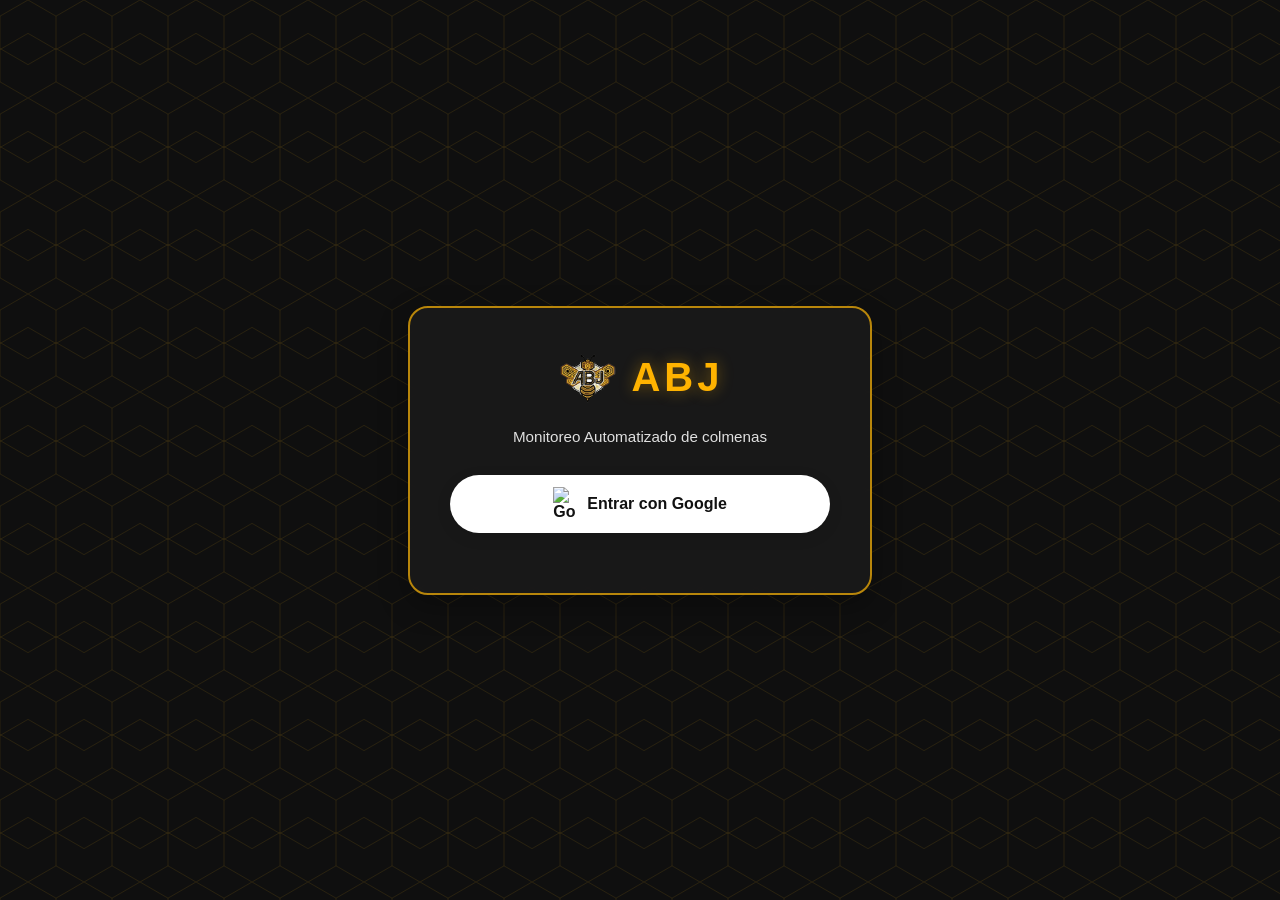
==== index.html @ 70ac79ac "Update index.html" ====
<!DOCTYPE html>
<html lang="es">
<head>
    <link rel="icon" type="image/png" href="logo.png">
    <meta charset="UTF-8">
    <meta name="viewport" content="width=device-width, initial-scale=1.0">
    <title>Login - Colmena Inteligente</title>
    <script>
        if (localStorage.getItem('theme') === 'light') {
            document.documentElement.classList.add('light-mode');
        }
    </script>
    <style>
        :root {
            --bg-color: #0f0f0f;
            --amarillo-miel: #ffb300;
            --cafe-dorado: #b8860b;
            --card-bg: rgba(26, 26, 26, 0.9);
            --text-color: #e0e0e0;
        }

        :root.light-mode {
            --bg-color: #f5f5f5;
            --amarillo-miel: #d68900;
            --cafe-dorado: #a87b00;
            --card-bg: rgba(255, 255, 255, 0.95);
            --text-color: #222222;
        }

        body { 
            font-family: 'Segoe UI', Roboto, sans-serif; 
            background-color: var(--bg-color); 
            background-image: url('data:image/svg+xml;utf8,<svg xmlns="http://www.w3.org/2000/svg" width="56" height="98" viewBox="0 0 56 98"><path d="M28 0 L56 16.16 L56 48.49 L28 64.65 L0 48.49 L0 16.16 Z M28 98 L56 81.84 L56 49.51 L28 33.35 L0 49.51 L0 81.84 Z" fill="none" stroke="rgba(184, 134, 11, 0.15)" stroke-width="1"/></svg>');
            background-size: 56px 98px;
            display: flex; 
            justify-content: center; 
            align-items: center; 
            height: 100vh; 
            margin: 0; 
            transition: background-color 0.3s, color 0.3s;
        }

        :root.light-mode body {
            background-image: url('data:image/svg+xml;utf8,<svg xmlns="http://www.w3.org/2000/svg" width="56" height="98" viewBox="0 0 56 98"><path d="M28 0 L56 16.16 L56 48.49 L28 64.65 L0 48.49 L0 16.16 Z M28 98 L56 81.84 L56 49.51 L28 33.35 L0 49.51 L0 81.84 Z" fill="none" stroke="rgba(214, 137, 0, 0.15)" stroke-width="1"/></svg>');
        }

        .login-card { 
            background: var(--card-bg); 
            padding: 40px; 
            border-radius: 20px; 
            border: 2px solid var(--cafe-dorado);
            backdrop-filter: blur(10px);
            box-shadow: 0 10px 30px rgba(0,0,0,0.3); 
            text-align: center; 
            max-width: 380px;
            width: 100%;
            transition: background-color 0.3s, border-color 0.3s;
        }

        .header-container {
            display: flex;
            align-items: center;
            justify-content: center;
            gap: 15px;
            margin-bottom: 20px;
        }

        .logo-app {
            width: 60px;
            height: 60px;
            object-fit: contain;
        }

        h1 { 
            color: var(--amarillo-miel); 
            text-shadow: 0 0 15px rgba(255, 179, 0, 0.4);
            margin: 0;
            font-size: 2.5rem;
            font-weight: 900;
            letter-spacing: 4px;
        }

        p {
            color: var(--text-color);
            font-size: 0.95rem;
            margin-bottom: 30px;
            font-weight: 500;
        }

        .btn-google { 
            background-color: #ffffff; 
            color: #111111; 
            border: none; 
            padding: 12px 24px; 
            border-radius: 30px; 
            font-size: 16px; 
            font-weight: bold;
            cursor: pointer; 
            display: flex; 
            align-items: center; 
            justify-content: center;
            gap: 12px;
            transition: all 0.3s ease; 
            margin: 20px auto;
            width: 100%;
            box-shadow: 0 4px 15px rgba(0,0,0,0.1);
        }

        .btn-google:hover { 
            background-color: var(--amarillo-miel); 
            transform: translateY(-3px);
            box-shadow: 0 6px 20px rgba(255, 179, 0, 0.4);
        }

        .google-icon { width: 22px; }
    </style>
</head>
<body>

    <div class="login-card">
        <div class="header-container">
            <img src="logo.png" alt="Logo" class="logo-app">
            <h1>ABJ</h1>
        </div>
        <p>Monitoreo Automatizado de colmenas</p>
        
        <button id="loginBtn" class="btn-google">
            <img src="https://upload.wikimedia.org/wikipedia/commons/c/c1/Google_%22G%22_logo.svg" alt="Google" class="google-icon">
            Entrar con Google
        </button>
    </div>

    <script type="module">
        import { initializeApp } from "https://www.gstatic.com/firebasejs/10.7.1/firebase-app.js";
        import { getAuth, signInWithPopup, GoogleAuthProvider } from "https://www.gstatic.com/firebasejs/10.7.1/firebase-auth.js";

        const firebaseConfig = {
            apiKey: "AIzaSyBwKBot_swtev-g7OxwFP9Jk_q2EGsAPnA",
            authDomain: "colmenainteligente-ee7a8.firebaseapp.com",
            databaseURL: "https://colmenainteligente-ee7a8-default-rtdb.firebaseio.com",
            projectId: "colmenainteligente-ee7a8",
            storageBucket: "colmenainteligente-ee7a8.firebasestorage.app",
            messagingSenderId: "454952379571",
            appId: "1:454952379571:web:4555ea465685074614bcc6"
        };

        const app = initializeApp(firebaseConfig);
        const auth = getAuth(app);
        const provider = new GoogleAuthProvider();

        document.getElementById('loginBtn').addEventListener('click', () => {
            signInWithPopup(auth, provider)
                .then(() => {
                    window.location.href = "menu.html";
                }).catch((error) => {
                    console.error("Error en login:", error.message);
                });
        });
    </script>
</body>
</html>
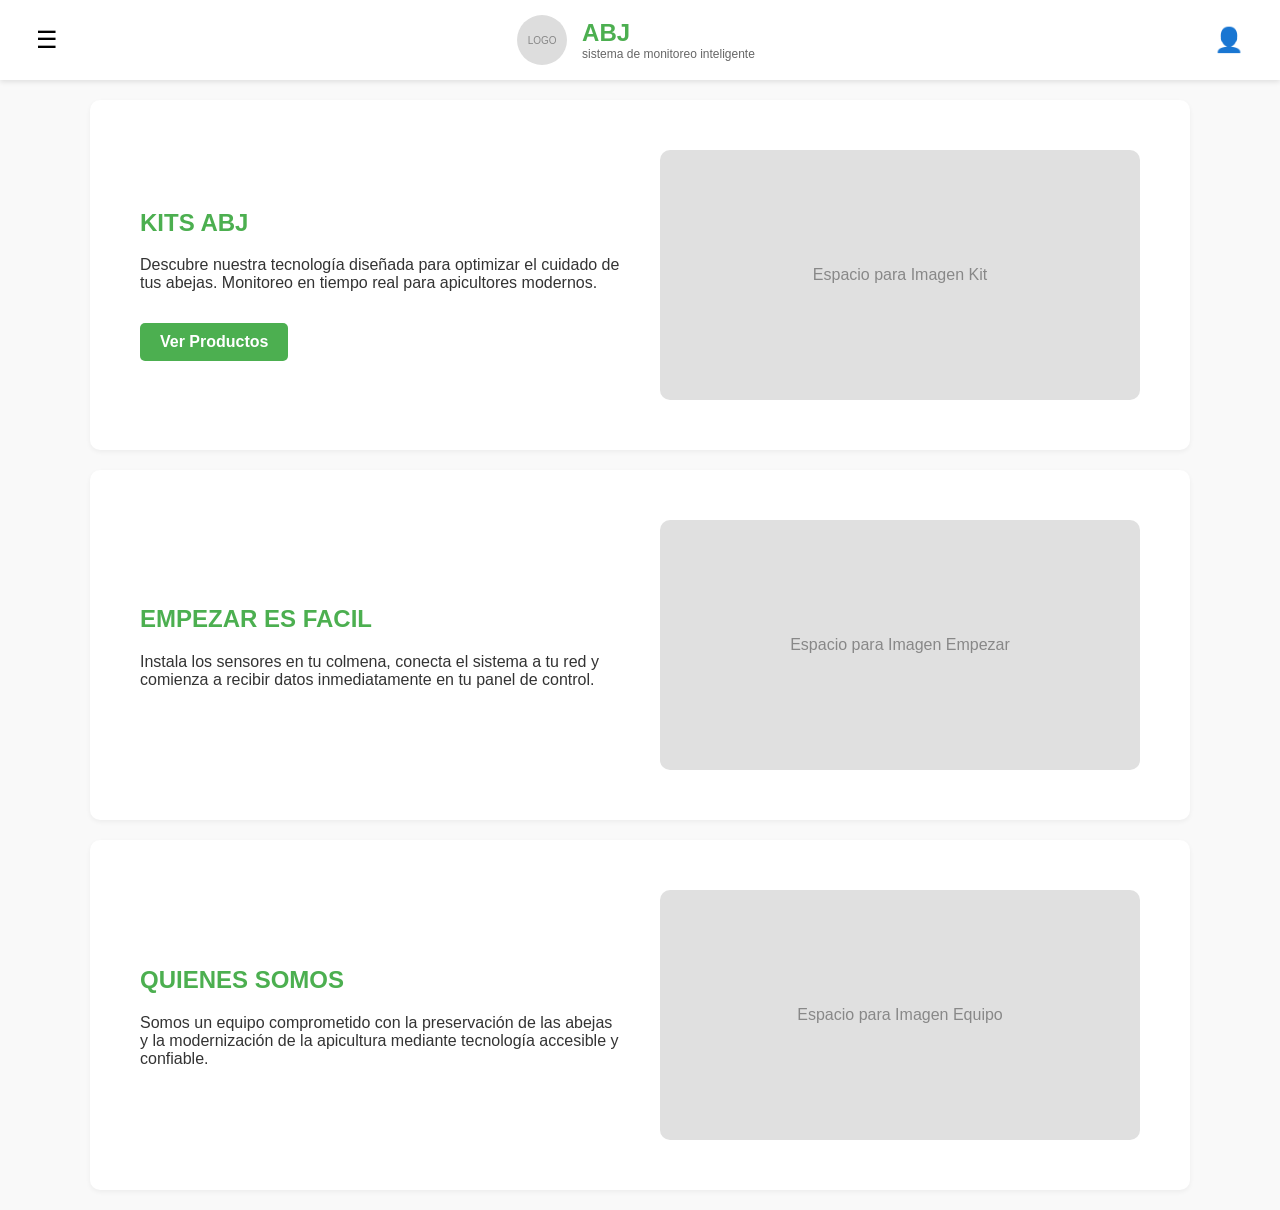
==== commit e246c323: "Update index.html" ====
--- a/index.html
+++ b/index.html
@@ -1,161 +1,99 @@
 <!DOCTYPE html>
 <html lang="es">
 <head>
-    <link rel="icon" type="image/png" href="logo.png">
     <meta charset="UTF-8">
     <meta name="viewport" content="width=device-width, initial-scale=1.0">
-    <title>Login - Colmena Inteligente</title>
-    <script>
-        if (localStorage.getItem('theme') === 'light') {
-            document.documentElement.classList.add('light-mode');
-        }
-    </script>
+    <title>ABJ - Inicio</title>
     <style>
-        :root {
-            --bg-color: #0f0f0f;
-            --amarillo-miel: #ffb300;
-            --cafe-dorado: #b8860b;
-            --card-bg: rgba(26, 26, 26, 0.9);
-            --text-color: #e0e0e0;
-        }
+        body { font-family: sans-serif; margin: 0; padding: 0; background-color: #f9f9f9; color: #333; }
+        
+        /* Navbar */
+        .navbar { display: flex; justify-content: space-between; align-items: center; background: #fff; padding: 15px 30px; box-shadow: 0 2px 5px rgba(0,0,0,0.1); position: relative; }
+        .nav-btn { background: none; border: none; font-size: 24px; cursor: pointer; }
+        
+        /* Logo Central */
+        .centro-header { display: flex; align-items: center; gap: 15px; text-align: left; }
+        .logo-placeholder { width: 50px; height: 50px; background: #ddd; border-radius: 50%; display: flex; justify-content: center; align-items: center; font-size: 10px; color: #888; }
+        .marca h1 { margin: 0; font-size: 24px; color: #4CAF50; }
+        .marca p { margin: 0; font-size: 12px; color: #666; }
 
-        :root.light-mode {
-            --bg-color: #f5f5f5;
-            --amarillo-miel: #d68900;
-            --cafe-dorado: #a87b00;
-            --card-bg: rgba(255, 255, 255, 0.95);
-            --text-color: #222222;
-        }
+        /* Menús Desplegables */
+        .dropdown { display: none; position: absolute; top: 70px; background: white; box-shadow: 0 4px 8px rgba(0,0,0,0.1); border-radius: 5px; flex-direction: column; width: 180px; z-index: 100; }
+        .dropdown a { padding: 12px 20px; text-decoration: none; color: #333; border-bottom: 1px solid #eee; }
+        .dropdown a:hover { background: #f0f0f0; }
+        #menu-izq { left: 30px; }
+        #menu-der { right: 30px; }
 
-        body { 
-            font-family: 'Segoe UI', Roboto, sans-serif; 
-            background-color: var(--bg-color); 
-            background-image: url('data:image/svg+xml;utf8,<svg xmlns="http://www.w3.org/2000/svg" width="56" height="98" viewBox="0 0 56 98"><path d="M28 0 L56 16.16 L56 48.49 L28 64.65 L0 48.49 L0 16.16 Z M28 98 L56 81.84 L56 49.51 L28 33.35 L0 49.51 L0 81.84 Z" fill="none" stroke="rgba(184, 134, 11, 0.15)" stroke-width="1"/></svg>');
-            background-size: 56px 98px;
-            display: flex; 
-            justify-content: center; 
-            align-items: center; 
-            height: 100vh; 
-            margin: 0; 
-            transition: background-color 0.3s, color 0.3s;
-        }
-
-        :root.light-mode body {
-            background-image: url('data:image/svg+xml;utf8,<svg xmlns="http://www.w3.org/2000/svg" width="56" height="98" viewBox="0 0 56 98"><path d="M28 0 L56 16.16 L56 48.49 L28 64.65 L0 48.49 L0 16.16 Z M28 98 L56 81.84 L56 49.51 L28 33.35 L0 49.51 L0 81.84 Z" fill="none" stroke="rgba(214, 137, 0, 0.15)" stroke-width="1"/></svg>');
-        }
-
-        .login-card { 
-            background: var(--card-bg); 
-            padding: 40px; 
-            border-radius: 20px; 
-            border: 2px solid var(--cafe-dorado);
-            backdrop-filter: blur(10px);
-            box-shadow: 0 10px 30px rgba(0,0,0,0.3); 
-            text-align: center; 
-            max-width: 380px;
-            width: 100%;
-            transition: background-color 0.3s, border-color 0.3s;
-        }
-
-        .header-container {
-            display: flex;
-            align-items: center;
-            justify-content: center;
-            gap: 15px;
-            margin-bottom: 20px;
-        }
-
-        .logo-app {
-            width: 60px;
-            height: 60px;
-            object-fit: contain;
-        }
-
-        h1 { 
-            color: var(--amarillo-miel); 
-            text-shadow: 0 0 15px rgba(255, 179, 0, 0.4);
-            margin: 0;
-            font-size: 2.5rem;
-            font-weight: 900;
-            letter-spacing: 4px;
-        }
-
-        p {
-            color: var(--text-color);
-            font-size: 0.95rem;
-            margin-bottom: 30px;
-            font-weight: 500;
-        }
-
-        .btn-google { 
-            background-color: #ffffff; 
-            color: #111111; 
-            border: none; 
-            padding: 12px 24px; 
-            border-radius: 30px; 
-            font-size: 16px; 
-            font-weight: bold;
-            cursor: pointer; 
-            display: flex; 
-            align-items: center; 
-            justify-content: center;
-            gap: 12px;
-            transition: all 0.3s ease; 
-            margin: 20px auto;
-            width: 100%;
-            box-shadow: 0 4px 15px rgba(0,0,0,0.1);
-        }
-
-        .btn-google:hover { 
-            background-color: var(--amarillo-miel); 
-            transform: translateY(-3px);
-            box-shadow: 0 6px 20px rgba(255, 179, 0, 0.4);
-        }
-
-        .google-icon { width: 22px; }
+        /* Secciones */
+        .seccion { display: flex; justify-content: space-between; align-items: center; padding: 50px; max-width: 1000px; margin: 20px auto; background: white; border-radius: 10px; box-shadow: 0 2px 5px rgba(0,0,0,0.05); gap: 40px; }
+        .texto-seccion { flex: 1; }
+        .texto-seccion h2 { color: #4CAF50; }
+        .imagen-placeholder { flex: 1; height: 250px; background: #e0e0e0; display: flex; justify-content: center; align-items: center; color: #888; border-radius: 10px; }
+        .btn-accion { display: inline-block; margin-top: 15px; padding: 10px 20px; background: #4CAF50; color: white; text-decoration: none; border-radius: 5px; font-weight: bold; }
     </style>
 </head>
 <body>
 
-    <div class="login-card">
-        <div class="header-container">
-            <img src="logo.png" alt="Logo" class="logo-app">
-            <h1>ABJ</h1>
+    <!-- Encabezado -->
+    <header class="navbar">
+        <button class="nav-btn" onclick="toggleMenu('menu-izq')">☰</button>
+        <div id="menu-izq" class="dropdown">
+            <a href="index.html">Inicio</a>
+            <a href="productos.html">Productos</a>
+            <a href="#">Ayuda</a>
         </div>
-        <p>Monitoreo Automatizado de colmenas</p>
-        
-        <button id="loginBtn" class="btn-google">
-            <img src="https://upload.wikimedia.org/wikipedia/commons/c/c1/Google_%22G%22_logo.svg" alt="Google" class="google-icon">
-            Entrar con Google
-        </button>
-    </div>
 
-    <script type="module">
-        import { initializeApp } from "https://www.gstatic.com/firebasejs/10.7.1/firebase-app.js";
-        import { getAuth, signInWithPopup, GoogleAuthProvider } from "https://www.gstatic.com/firebasejs/10.7.1/firebase-auth.js";
+        <div class="centro-header">
+            <div class="logo-placeholder">LOGO</div>
+            <div class="marca">
+                <h1>ABJ</h1>
+                <p>sistema de monitoreo inteligente</p>
+            </div>
+        </div>
 
-        const firebaseConfig = {
-            apiKey: "AIzaSyBwKBot_swtev-g7OxwFP9Jk_q2EGsAPnA",
-            authDomain: "colmenainteligente-ee7a8.firebaseapp.com",
-            databaseURL: "https://colmenainteligente-ee7a8-default-rtdb.firebaseio.com",
-            projectId: "colmenainteligente-ee7a8",
-            storageBucket: "colmenainteligente-ee7a8.firebasestorage.app",
-            messagingSenderId: "454952379571",
-            appId: "1:454952379571:web:4555ea465685074614bcc6"
-        };
+        <button class="nav-btn" onclick="toggleMenu('menu-der')">👤</button>
+        <div id="menu-der" class="dropdown">
+            <a href="login.html">Iniciar Sesión</a>
+            <a href="login.html">Crear Cuenta</a>
+            <a href="dashboard_colmena.html">Ejemplo (Colmena 1)</a>
+        </div>
+    </header>
 
-        const app = initializeApp(firebaseConfig);
-        const auth = getAuth(app);
-        const provider = new GoogleAuthProvider();
+    <!-- Sección 1: KITS -->
+    <section class="seccion">
+        <div class="texto-seccion">
+            <h2>KITS ABJ</h2>
+            <p>Descubre nuestra tecnología diseñada para optimizar el cuidado de tus abejas. Monitoreo en tiempo real para apicultores modernos.</p>
+            <a href="productos.html" class="btn-accion">Ver Productos</a>
+        </div>
+        <div class="imagen-placeholder">Espacio para Imagen Kit</div>
+    </section>
 
-        document.getElementById('loginBtn').addEventListener('click', () => {
-            signInWithPopup(auth, provider)
-                .then(() => {
-                    window.location.href = "menu.html";
-                }).catch((error) => {
-                    console.error("Error en login:", error.message);
-                });
-        });
+    <!-- Sección 2: Empezar -->
+    <section class="seccion">
+        <div class="texto-seccion">
+            <h2>EMPEZAR ES FACIL</h2>
+            <p>Instala los sensores en tu colmena, conecta el sistema a tu red y comienza a recibir datos inmediatamente en tu panel de control.</p>
+        </div>
+        <div class="imagen-placeholder">Espacio para Imagen Empezar</div>
+    </section>
+
+    <!-- Sección 3: Quienes Somos -->
+    <section class="seccion">
+        <div class="texto-seccion">
+            <h2>QUIENES SOMOS</h2>
+            <p>Somos un equipo comprometido con la preservación de las abejas y la modernización de la apicultura mediante tecnología accesible y confiable.</p>
+        </div>
+        <div class="imagen-placeholder">Espacio para Imagen Equipo</div>
+    </section>
+
+    <script>
+        function toggleMenu(id) {
+            document.getElementById('menu-izq').style.display = 'none';
+            document.getElementById('menu-der').style.display = 'none';
+            const menu = document.getElementById(id);
+            menu.style.display = menu.style.display === 'flex' ? 'none' : 'flex';
+        }
     </script>
 </body>
 </html>
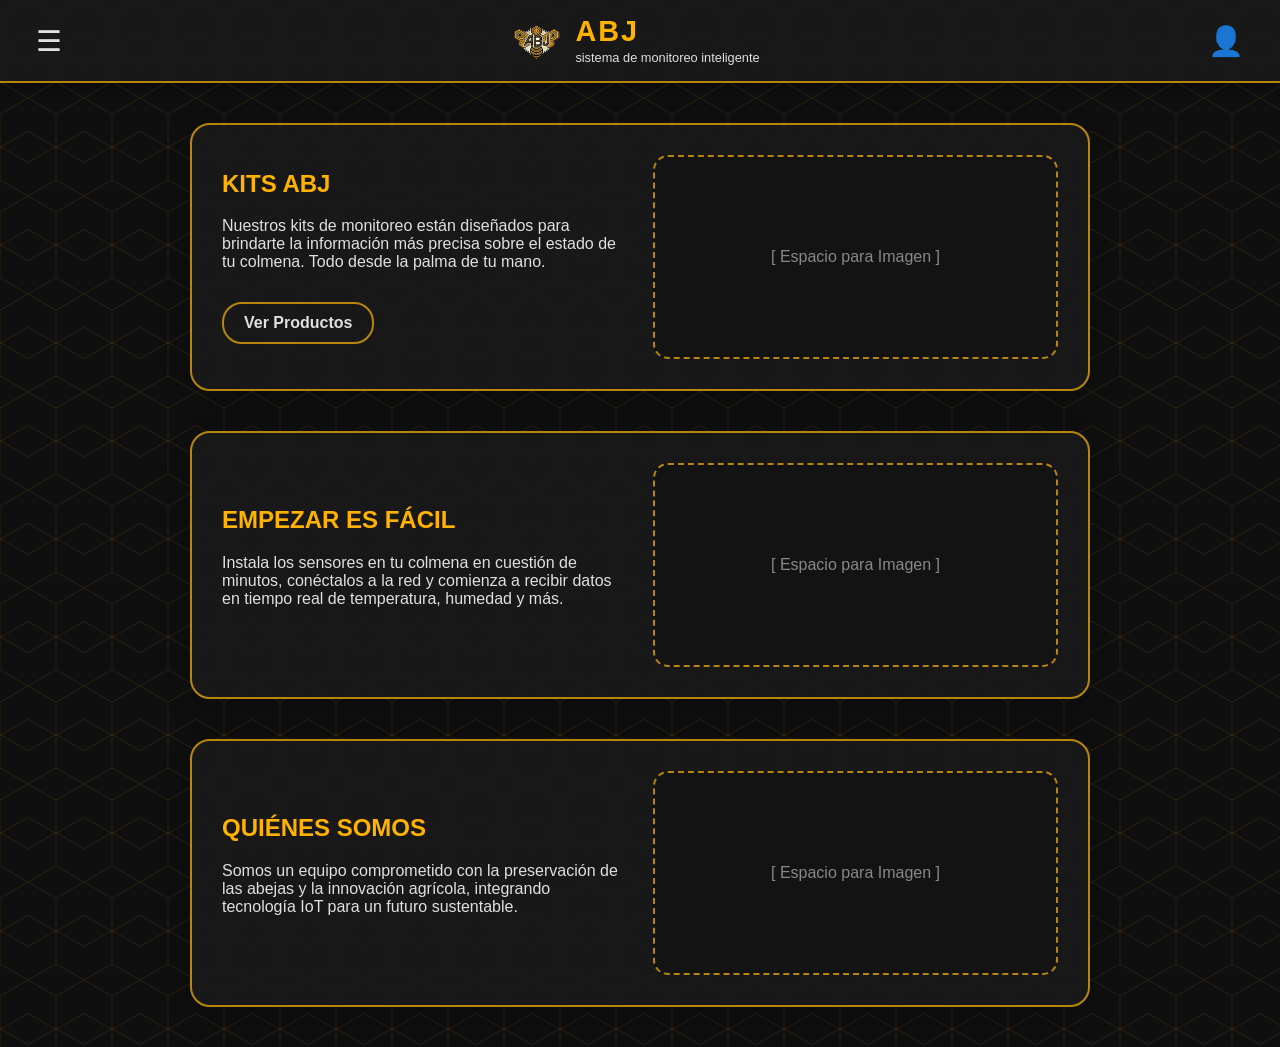
==== commit 62ea3817: "Update index.html" ====
--- a/index.html
+++ b/index.html
@@ -1,99 +1,164 @@
 <!DOCTYPE html>
 <html lang="es">
 <head>
+    <link rel="icon" type="image/png" href="logo.png">
     <meta charset="UTF-8">
     <meta name="viewport" content="width=device-width, initial-scale=1.0">
-    <title>ABJ - Inicio</title>
+    <title>Inicio - Colmena Inteligente</title>
+    <script>
+        if (localStorage.getItem('theme') === 'light') { document.documentElement.classList.add('light-mode'); }
+    </script>
     <style>
-        body { font-family: sans-serif; margin: 0; padding: 0; background-color: #f9f9f9; color: #333; }
-        
+        :root {
+            --bg-color: #0f0f0f; --amarillo-miel: #ffb300; --cafe-dorado: #b8860b;
+            --card-bg: rgba(26, 26, 26, 0.9); --text-color: #e0e0e0;
+        }
+        :root.light-mode {
+            --bg-color: #f5f5f5; --amarillo-miel: #d68900; --cafe-dorado: #a87b00;
+            --card-bg: rgba(255, 255, 255, 0.95); --text-color: #222222;
+        }
+
+        body { 
+            font-family: 'Segoe UI', Roboto, sans-serif; background-color: var(--bg-color); 
+            background-image: url('data:image/svg+xml;utf8,<svg xmlns="http://www.w3.org/2000/svg" width="56" height="98" viewBox="0 0 56 98"><path d="M28 0 L56 16.16 L56 48.49 L28 64.65 L0 48.49 L0 16.16 Z M28 98 L56 81.84 L56 49.51 L28 33.35 L0 49.51 L0 81.84 Z" fill="none" stroke="rgba(184, 134, 11, 0.15)" stroke-width="1"/></svg>');
+            color: var(--text-color); margin: 0; transition: background-color 0.3s, color 0.3s;
+        }
+
         /* Navbar */
-        .navbar { display: flex; justify-content: space-between; align-items: center; background: #fff; padding: 15px 30px; box-shadow: 0 2px 5px rgba(0,0,0,0.1); position: relative; }
-        .nav-btn { background: none; border: none; font-size: 24px; cursor: pointer; }
-        
-        /* Logo Central */
-        .centro-header { display: flex; align-items: center; gap: 15px; text-align: left; }
-        .logo-placeholder { width: 50px; height: 50px; background: #ddd; border-radius: 50%; display: flex; justify-content: center; align-items: center; font-size: 10px; color: #888; }
-        .marca h1 { margin: 0; font-size: 24px; color: #4CAF50; }
-        .marca p { margin: 0; font-size: 12px; color: #666; }
+        .navbar {
+            display: flex; justify-content: space-between; align-items: center;
+            padding: 15px 30px; background: var(--card-bg); border-bottom: 2px solid var(--cafe-dorado);
+            position: sticky; top: 0; z-index: 1000; box-shadow: 0 4px 15px rgba(0,0,0,0.3);
+        }
+
+        .nav-left, .nav-right { position: relative; }
+
+        .icon-btn {
+            background: transparent; border: none; color: var(--text-color);
+            font-size: 1.8rem; cursor: pointer; transition: color 0.3s;
+        }
+        .icon-btn:hover { color: var(--amarillo-miel); }
+
+        .nav-center { display: flex; align-items: center; gap: 15px; text-align: left; }
+        .nav-center img { width: 50px; height: 50px; object-fit: contain; }
+        .brand-titles h1 { margin: 0; color: var(--amarillo-miel); font-size: 1.8rem; letter-spacing: 2px; }
+        .brand-titles span { font-size: 0.8rem; color: var(--text-color); }
 
         /* Menús Desplegables */
-        .dropdown { display: none; position: absolute; top: 70px; background: white; box-shadow: 0 4px 8px rgba(0,0,0,0.1); border-radius: 5px; flex-direction: column; width: 180px; z-index: 100; }
-        .dropdown a { padding: 12px 20px; text-decoration: none; color: #333; border-bottom: 1px solid #eee; }
-        .dropdown a:hover { background: #f0f0f0; }
-        #menu-izq { left: 30px; }
-        #menu-der { right: 30px; }
+        .dropdown {
+            position: absolute; top: 50px; background: var(--card-bg); border: 1px solid var(--cafe-dorado);
+            border-radius: 8px; box-shadow: 0 5px 15px rgba(0,0,0,0.5); padding: 10px 0;
+            display: none; flex-direction: column; min-width: 150px;
+        }
+        .nav-left .dropdown { left: 0; }
+        .nav-right .dropdown { right: 0; }
+        .dropdown.show { display: flex; }
+        .dropdown a {
+            color: var(--text-color); text-decoration: none; padding: 10px 20px;
+            font-weight: bold; transition: background 0.2s;
+        }
+        .dropdown a:hover { background: var(--amarillo-miel); color: #000; }
 
-        /* Secciones */
-        .seccion { display: flex; justify-content: space-between; align-items: center; padding: 50px; max-width: 1000px; margin: 20px auto; background: white; border-radius: 10px; box-shadow: 0 2px 5px rgba(0,0,0,0.05); gap: 40px; }
-        .texto-seccion { flex: 1; }
-        .texto-seccion h2 { color: #4CAF50; }
-        .imagen-placeholder { flex: 1; height: 250px; background: #e0e0e0; display: flex; justify-content: center; align-items: center; color: #888; border-radius: 10px; }
-        .btn-accion { display: inline-block; margin-top: 15px; padding: 10px 20px; background: #4CAF50; color: white; text-decoration: none; border-radius: 5px; font-weight: bold; }
+        /* Contenido */
+        .container { max-width: 900px; margin: 40px auto; padding: 0 20px; display: flex; flex-direction: column; gap: 40px; }
+        
+        .section-card {
+            display: flex; align-items: center; background: var(--card-bg);
+            border: 2px solid var(--cafe-dorado); border-radius: 20px; padding: 30px;
+            box-shadow: 0 10px 30px rgba(0,0,0,0.2); gap: 30px;
+        }
+        .section-text { flex: 1; }
+        .section-text h2 { color: var(--amarillo-miel); margin-top: 0; }
+        .section-img {
+            flex: 1; min-height: 200px; background: rgba(0,0,0,0.2);
+            border: 2px dashed var(--cafe-dorado); border-radius: 15px;
+            display: flex; align-items: center; justify-content: center; color: #888;
+        }
+
+        .btn-primary {
+            display: inline-block; background: transparent; color: var(--text-color);
+            border: 2px solid var(--cafe-dorado); padding: 10px 20px; border-radius: 20px;
+            text-decoration: none; font-weight: bold; transition: all 0.3s; margin-top: 15px;
+        }
+        .btn-primary:hover { background: var(--amarillo-miel); color: #000; border-color: var(--amarillo-miel); }
+        
+        @media (max-width: 768px) {
+            .section-card { flex-direction: column; }
+        }
     </style>
 </head>
 <body>
 
-    <!-- Encabezado -->
-    <header class="navbar">
-        <button class="nav-btn" onclick="toggleMenu('menu-izq')">☰</button>
-        <div id="menu-izq" class="dropdown">
-            <a href="index.html">Inicio</a>
-            <a href="productos.html">Productos</a>
-            <a href="#">Ayuda</a>
+    <nav class="navbar">
+        <div class="nav-left">
+            <button class="icon-btn" id="menuBtn">☰</button>
+            <div id="mainMenu" class="dropdown">
+                <a href="index.html">Inicio</a>
+                <a href="productos.html">Productos</a>
+                <a href="#ayuda">Ayuda</a>
+            </div>
+        </div>
+        <div class="nav-center">
+            <img src="logo.png" alt="Logo">
+            <div class="brand-titles">
+                <h1>ABJ</h1>
+                <span>sistema de monitoreo inteligente</span>
+            </div>
+        </div>
+        <div class="nav-right">
+            <button class="icon-btn" id="userBtn">👤</button>
+            <div id="userMenu" class="dropdown">
+                <a href="login.html">Iniciar Sesión</a>
+                <a href="registro.html">Crear Cuenta</a>
+                <a href="#" id="demoBtn">Ejemplo</a>
+            </div>
+        </div>
+    </nav>
+
+    <div class="container">
+        <div class="section-card">
+            <div class="section-text">
+                <h2>KITS ABJ</h2>
+                <p>Nuestros kits de monitoreo están diseñados para brindarte la información más precisa sobre el estado de tu colmena. Todo desde la palma de tu mano.</p>
+                <a href="productos.html" class="btn-primary">Ver Productos</a>
+            </div>
+            <div class="section-img">[ Espacio para Imagen ]</div>
         </div>
 
-        <div class="centro-header">
-            <div class="logo-placeholder">LOGO</div>
-            <div class="marca">
-                <h1>ABJ</h1>
-                <p>sistema de monitoreo inteligente</p>
+        <div class="section-card">
+            <div class="section-text">
+                <h2>EMPEZAR ES FÁCIL</h2>
+                <p>Instala los sensores en tu colmena en cuestión de minutos, conéctalos a la red y comienza a recibir datos en tiempo real de temperatura, humedad y más.</p>
             </div>
+            <div class="section-img">[ Espacio para Imagen ]</div>
         </div>
 
-        <button class="nav-btn" onclick="toggleMenu('menu-der')">👤</button>
-        <div id="menu-der" class="dropdown">
-            <a href="login.html">Iniciar Sesión</a>
-            <a href="login.html">Crear Cuenta</a>
-            <a href="dashboard_colmena.html">Ejemplo (Colmena 1)</a>
+        <div class="section-card">
+            <div class="section-text">
+                <h2>QUIÉNES SOMOS</h2>
+                <p>Somos un equipo comprometido con la preservación de las abejas y la innovación agrícola, integrando tecnología IoT para un futuro sustentable.</p>
+            </div>
+            <div class="section-img">[ Espacio para Imagen ]</div>
         </div>
-    </header>
-
-    <!-- Sección 1: KITS -->
-    <section class="seccion">
-        <div class="texto-seccion">
-            <h2>KITS ABJ</h2>
-            <p>Descubre nuestra tecnología diseñada para optimizar el cuidado de tus abejas. Monitoreo en tiempo real para apicultores modernos.</p>
-            <a href="productos.html" class="btn-accion">Ver Productos</a>
-        </div>
-        <div class="imagen-placeholder">Espacio para Imagen Kit</div>
-    </section>
-
-    <!-- Sección 2: Empezar -->
-    <section class="seccion">
-        <div class="texto-seccion">
-            <h2>EMPEZAR ES FACIL</h2>
-            <p>Instala los sensores en tu colmena, conecta el sistema a tu red y comienza a recibir datos inmediatamente en tu panel de control.</p>
-        </div>
-        <div class="imagen-placeholder">Espacio para Imagen Empezar</div>
-    </section>
-
-    <!-- Sección 3: Quienes Somos -->
-    <section class="seccion">
-        <div class="texto-seccion">
-            <h2>QUIENES SOMOS</h2>
-            <p>Somos un equipo comprometido con la preservación de las abejas y la modernización de la apicultura mediante tecnología accesible y confiable.</p>
-        </div>
-        <div class="imagen-placeholder">Espacio para Imagen Equipo</div>
-    </section>
+    </div>
 
     <script>
-        function toggleMenu(id) {
-            document.getElementById('menu-izq').style.display = 'none';
-            document.getElementById('menu-der').style.display = 'none';
-            const menu = document.getElementById(id);
-            menu.style.display = menu.style.display === 'flex' ? 'none' : 'flex';
-        }
+        // Lógica de menús
+        const menuBtn = document.getElementById('menuBtn');
+        const mainMenu = document.getElementById('mainMenu');
+        const userBtn = document.getElementById('userBtn');
+        const userMenu = document.getElementById('userMenu');
+
+        menuBtn.addEventListener('click', (e) => { e.stopPropagation(); mainMenu.classList.toggle('show'); userMenu.classList.remove('show'); });
+        userBtn.addEventListener('click', (e) => { e.stopPropagation(); userMenu.classList.toggle('show'); mainMenu.classList.remove('show'); });
+        document.addEventListener('click', () => { mainMenu.classList.remove('show'); userMenu.classList.remove('show'); });
+
+        // Lógica del modo Ejemplo
+        document.getElementById('demoBtn').addEventListener('click', (e) => {
+            e.preventDefault();
+            localStorage.setItem('demoMode', 'true');
+            window.location.href = 'menu.html';
+        });
     </script>
 </body>
 </html>
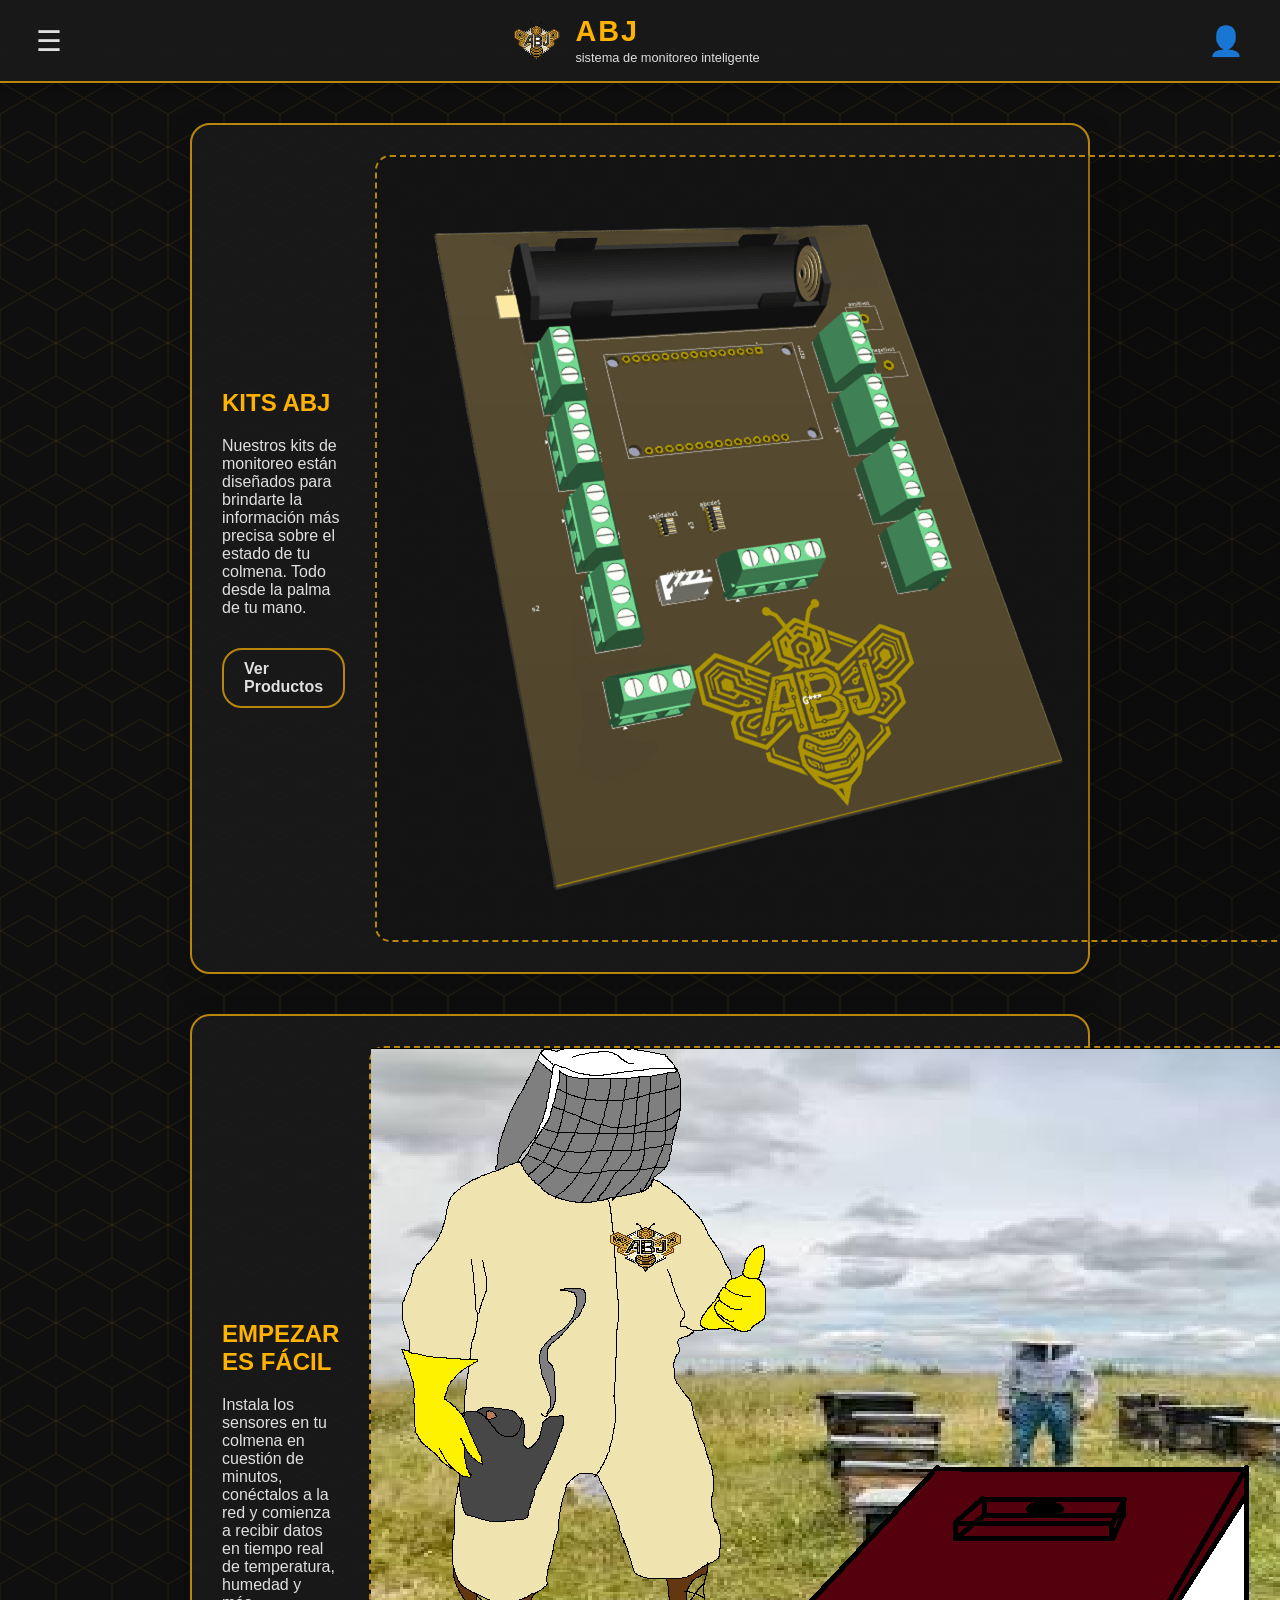
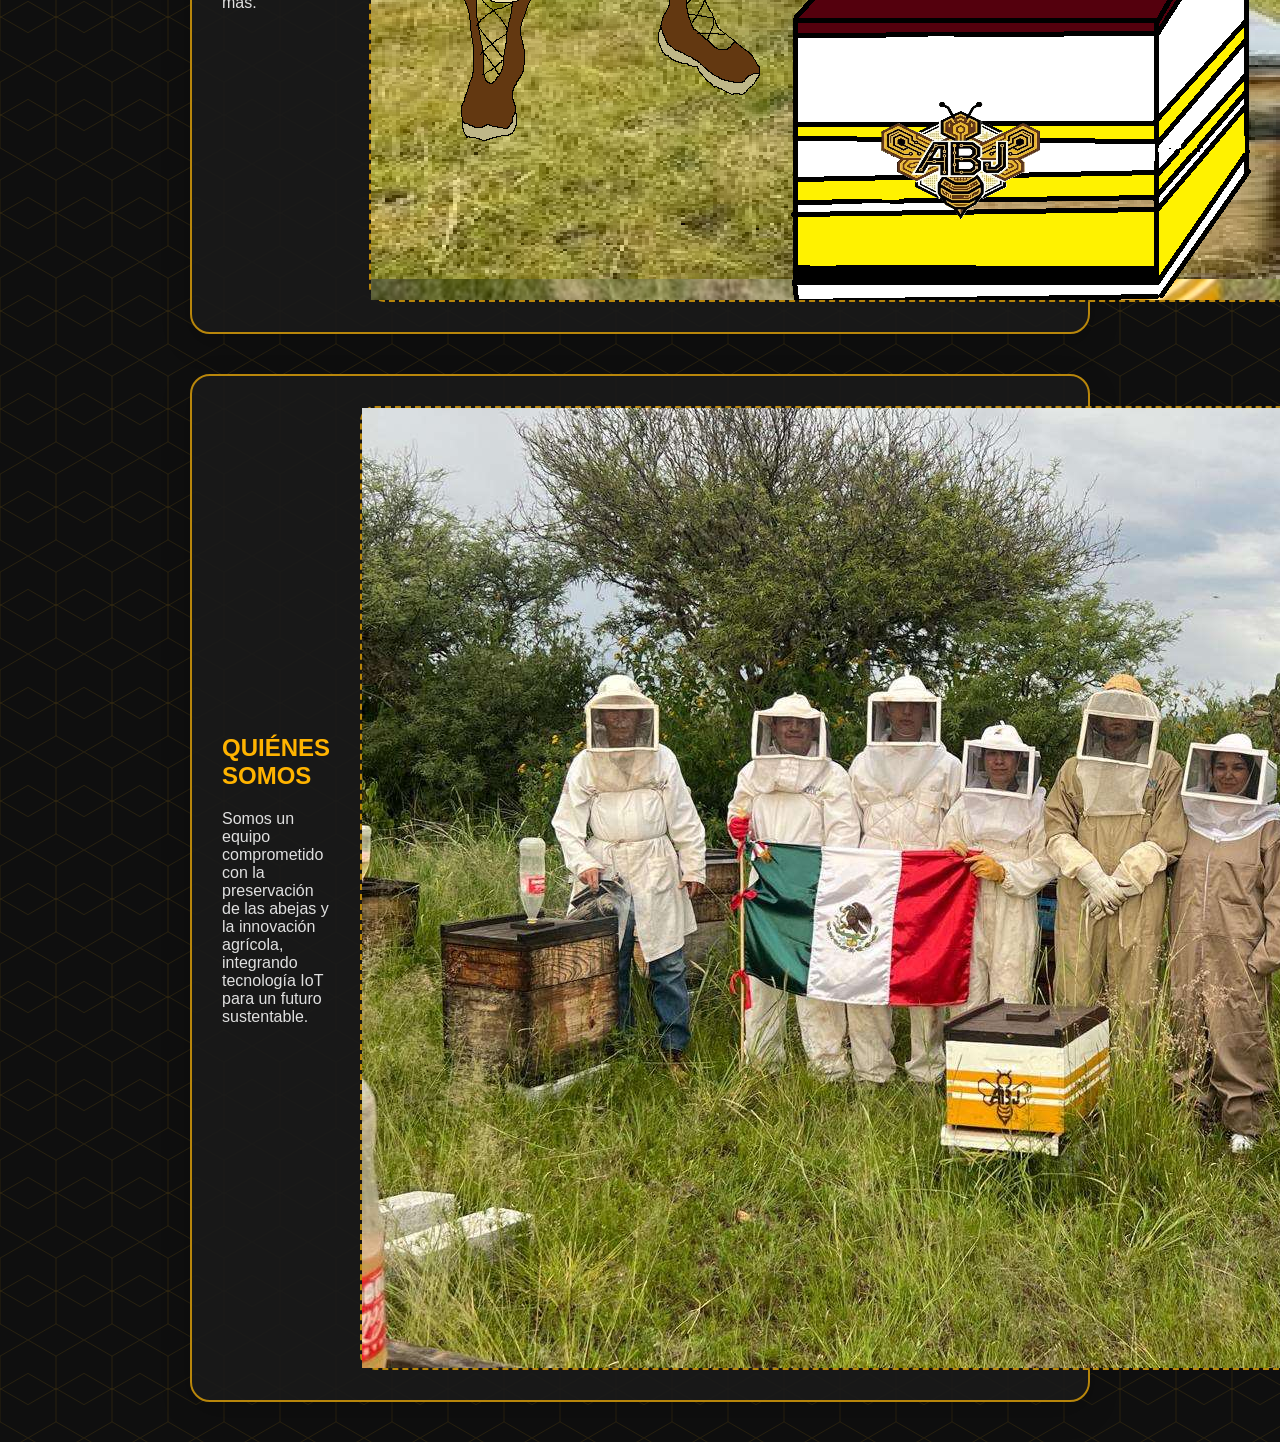
==== commit b8401eb4: "Update index.html" ====
--- a/index.html
+++ b/index.html
@@ -122,7 +122,7 @@
                 <p>Nuestros kits de monitoreo están diseñados para brindarte la información más precisa sobre el estado de tu colmena. Todo desde la palma de tu mano.</p>
                 <a href="productos.html" class="btn-primary">Ver Productos</a>
             </div>
-            <div class="section-img">[ Espacio para Imagen ]</div>
+            <div class="section-img"><img src="pcb (1).png"></div>
         </div>
 
         <div class="section-card">
@@ -130,7 +130,7 @@
                 <h2>EMPEZAR ES FÁCIL</h2>
                 <p>Instala los sensores en tu colmena en cuestión de minutos, conéctalos a la red y comienza a recibir datos en tiempo real de temperatura, humedad y más.</p>
             </div>
-            <div class="section-img">[ Espacio para Imagen ]</div>
+            <div class="section-img"><img src="curiabj.png"></div>
         </div>
 
         <div class="section-card">
@@ -138,7 +138,7 @@
                 <h2>QUIÉNES SOMOS</h2>
                 <p>Somos un equipo comprometido con la preservación de las abejas y la innovación agrícola, integrando tecnología IoT para un futuro sustentable.</p>
             </div>
-            <div class="section-img">[ Espacio para Imagen ]</div>
+            <div class="section-img"><img src="gays.jpg"></div>
         </div>
     </div>
 
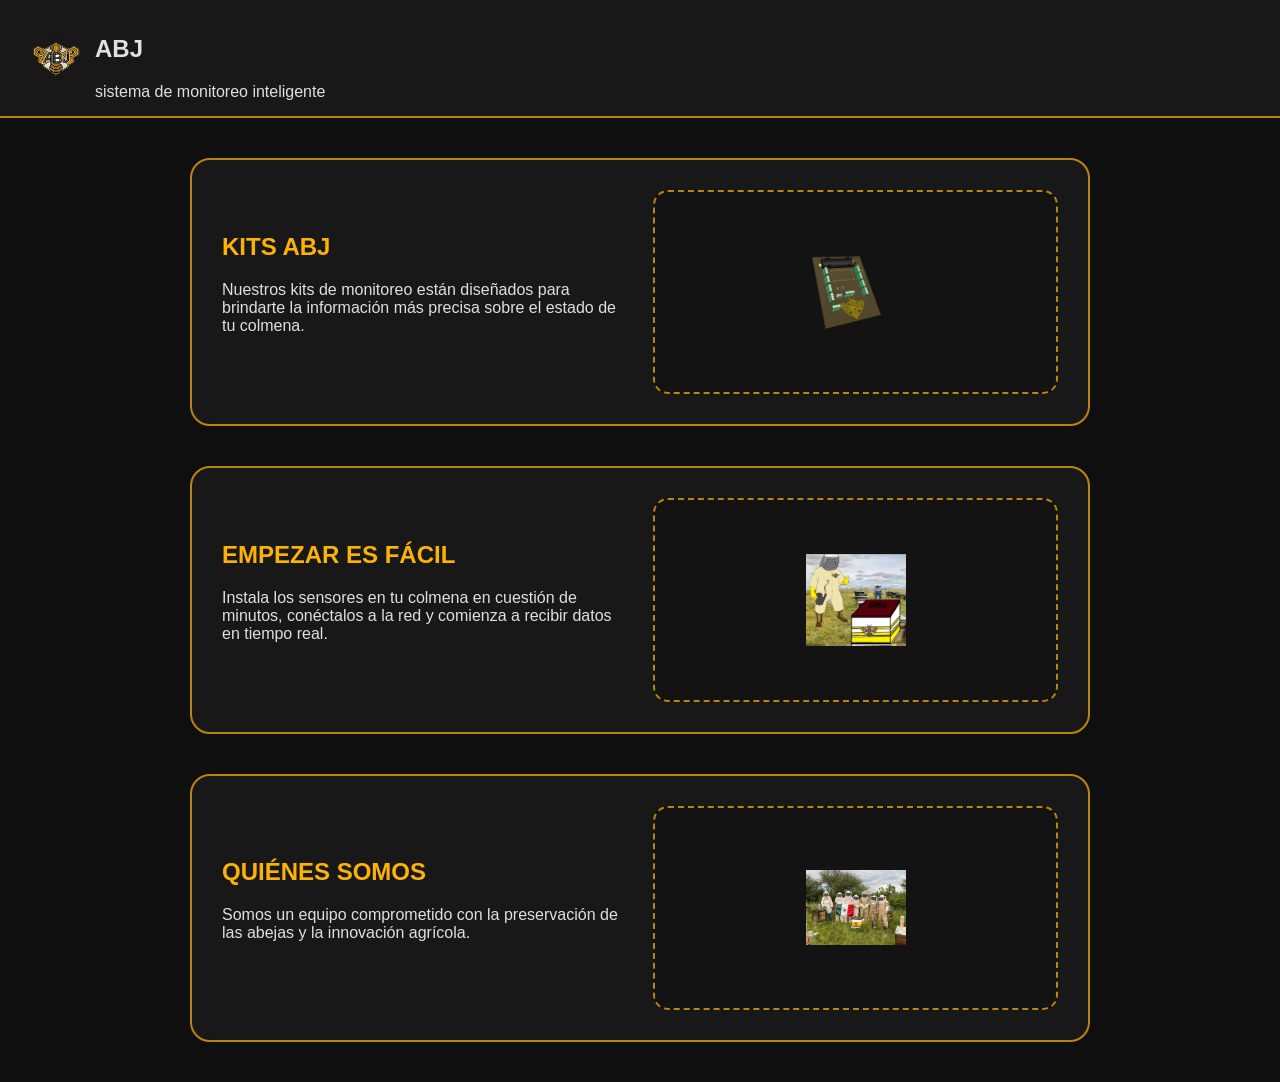
==== commit aacdc8a7: "Update index.html" ====
--- a/index.html
+++ b/index.html
@@ -5,160 +5,218 @@
     <meta charset="UTF-8">
     <meta name="viewport" content="width=device-width, initial-scale=1.0">
     <title>Inicio - Colmena Inteligente</title>
-    <script>
-        if (localStorage.getItem('theme') === 'light') { document.documentElement.classList.add('light-mode'); }
-    </script>
+
     <style>
         :root {
-            --bg-color: #0f0f0f; --amarillo-miel: #ffb300; --cafe-dorado: #b8860b;
-            --card-bg: rgba(26, 26, 26, 0.9); --text-color: #e0e0e0;
-        }
-        :root.light-mode {
-            --bg-color: #f5f5f5; --amarillo-miel: #d68900; --cafe-dorado: #a87b00;
-            --card-bg: rgba(255, 255, 255, 0.95); --text-color: #222222;
-        }
-
-        body { 
-            font-family: 'Segoe UI', Roboto, sans-serif; background-color: var(--bg-color); 
-            background-image: url('data:image/svg+xml;utf8,<svg xmlns="http://www.w3.org/2000/svg" width="56" height="98" viewBox="0 0 56 98"><path d="M28 0 L56 16.16 L56 48.49 L28 64.65 L0 48.49 L0 16.16 Z M28 98 L56 81.84 L56 49.51 L28 33.35 L0 49.51 L0 81.84 Z" fill="none" stroke="rgba(184, 134, 11, 0.15)" stroke-width="1"/></svg>');
-            color: var(--text-color); margin: 0; transition: background-color 0.3s, color 0.3s;
+            --bg-color: #0f0f0f;
+            --amarillo-miel: #ffb300;
+            --cafe-dorado: #b8860b;
+            --card-bg: rgba(26, 26, 26, 0.9);
+            --text-color: #e0e0e0;
+        }
+
+        body {
+            font-family: 'Segoe UI', Roboto, sans-serif;
+            background-color: var(--bg-color);
+            color: var(--text-color);
+            margin: 0;
         }
 
         /* Navbar */
         .navbar {
-            display: flex; justify-content: space-between; align-items: center;
-            padding: 15px 30px; background: var(--card-bg); border-bottom: 2px solid var(--cafe-dorado);
-            position: sticky; top: 0; z-index: 1000; box-shadow: 0 4px 15px rgba(0,0,0,0.3);
-        }
-
-        .nav-left, .nav-right { position: relative; }
-
-        .icon-btn {
-            background: transparent; border: none; color: var(--text-color);
-            font-size: 1.8rem; cursor: pointer; transition: color 0.3s;
-        }
-        .icon-btn:hover { color: var(--amarillo-miel); }
-
-        .nav-center { display: flex; align-items: center; gap: 15px; text-align: left; }
-        .nav-center img { width: 50px; height: 50px; object-fit: contain; }
-        .brand-titles h1 { margin: 0; color: var(--amarillo-miel); font-size: 1.8rem; letter-spacing: 2px; }
-        .brand-titles span { font-size: 0.8rem; color: var(--text-color); }
-
-        /* Menús Desplegables */
-        .dropdown {
-            position: absolute; top: 50px; background: var(--card-bg); border: 1px solid var(--cafe-dorado);
-            border-radius: 8px; box-shadow: 0 5px 15px rgba(0,0,0,0.5); padding: 10px 0;
-            display: none; flex-direction: column; min-width: 150px;
-        }
-        .nav-left .dropdown { left: 0; }
-        .nav-right .dropdown { right: 0; }
-        .dropdown.show { display: flex; }
-        .dropdown a {
-            color: var(--text-color); text-decoration: none; padding: 10px 20px;
-            font-weight: bold; transition: background 0.2s;
-        }
-        .dropdown a:hover { background: var(--amarillo-miel); color: #000; }
+            display: flex;
+            justify-content: space-between;
+            align-items: center;
+            padding: 15px 30px;
+            background: var(--card-bg);
+            border-bottom: 2px solid var(--cafe-dorado);
+        }
+
+        .nav-center {
+            display: flex;
+            align-items: center;
+            gap: 15px;
+        }
+
+        .nav-center img {
+            width: 50px;
+            height: 50px;
+            object-fit: contain;
+        }
 
         /* Contenido */
-        .container { max-width: 900px; margin: 40px auto; padding: 0 20px; display: flex; flex-direction: column; gap: 40px; }
-        
+        .container {
+            max-width: 900px;
+            margin: 40px auto;
+            padding: 0 20px;
+            display: flex;
+            flex-direction: column;
+            gap: 40px;
+        }
+
         .section-card {
-            display: flex; align-items: center; background: var(--card-bg);
-            border: 2px solid var(--cafe-dorado); border-radius: 20px; padding: 30px;
-            box-shadow: 0 10px 30px rgba(0,0,0,0.2); gap: 30px;
-        }
-        .section-text { flex: 1; }
-        .section-text h2 { color: var(--amarillo-miel); margin-top: 0; }
+            display: flex;
+            align-items: center;
+            background: var(--card-bg);
+            border: 2px solid var(--cafe-dorado);
+            border-radius: 20px;
+            padding: 30px;
+            gap: 30px;
+        }
+
+        .section-text {
+            flex: 1;
+        }
+
+        .section-text h2 {
+            color: var(--amarillo-miel);
+            margin-top: 0;
+        }
+
         .section-img {
-            flex: 1; min-height: 200px; background: rgba(0,0,0,0.2);
-            border: 2px dashed var(--cafe-dorado); border-radius: 15px;
-            display: flex; align-items: center; justify-content: center; color: #888;
-        }
-
-        .btn-primary {
-            display: inline-block; background: transparent; color: var(--text-color);
-            border: 2px solid var(--cafe-dorado); padding: 10px 20px; border-radius: 20px;
-            text-decoration: none; font-weight: bold; transition: all 0.3s; margin-top: 15px;
-        }
-        .btn-primary:hover { background: var(--amarillo-miel); color: #000; border-color: var(--amarillo-miel); }
-        
-        @media (max-width: 768px) {
-            .section-card { flex-direction: column; }
-        }
+            flex: 1;
+            min-height: 200px;
+            background: rgba(0,0,0,0.2);
+            border: 2px dashed var(--cafe-dorado);
+            border-radius: 15px;
+            display: flex;
+            align-items: center;
+            justify-content: center;
+        }
+
+        /* =============================== */
+        /* TAMAÑO GENERAL DE LAS IMÁGENES  */
+        /* =============================== */
+
+        .section-img img {
+            object-fit: contain;
+        }
+
+        /* =============================== */
+        /* TAMAÑO DE PCB                   */
+        /* =============================== */
+
+        .pcb {
+            width: 100px;      /* CAMBIA ESTE VALOR */
+            height: 100px;     /* CAMBIA ESTE VALOR */
+        }
+
+        /* =============================== */
+        /* TAMAÑO DE CURIABJ                */
+        /* =============================== */
+
+        .curi {
+            width: 100px;      /* CAMBIA ESTE VALOR */
+            height: 100px;     /* CAMBIA ESTE VALOR */
+        }
+
+        /* =============================== */
+        /* TAMAÑO DE GAYS                   */
+        /* =============================== */
+
+        .gays {
+            width: 100px;      /* CAMBIA ESTE VALOR */
+            height: 100px;     /* CAMBIA ESTE VALOR */
+        }
+
     </style>
 </head>
+
 <body>
 
     <nav class="navbar">
-        <div class="nav-left">
-            <button class="icon-btn" id="menuBtn">☰</button>
-            <div id="mainMenu" class="dropdown">
-                <a href="index.html">Inicio</a>
-                <a href="productos.html">Productos</a>
-                <a href="#ayuda">Ayuda</a>
-            </div>
-        </div>
+
         <div class="nav-center">
-            <img src="logo.png" alt="Logo">
-            <div class="brand-titles">
+            <img src="logo.png">
+            <div>
                 <h1>ABJ</h1>
                 <span>sistema de monitoreo inteligente</span>
             </div>
         </div>
-        <div class="nav-right">
-            <button class="icon-btn" id="userBtn">👤</button>
-            <div id="userMenu" class="dropdown">
-                <a href="login.html">Iniciar Sesión</a>
-                <a href="registro.html">Crear Cuenta</a>
-                <a href="#" id="demoBtn">Ejemplo</a>
-            </div>
-        </div>
+
     </nav>
 
+
     <div class="container">
+
+        <!-- =============================== -->
+        <!-- PCB (1)                         -->
+        <!-- =============================== -->
+
         <div class="section-card">
+
             <div class="section-text">
+
                 <h2>KITS ABJ</h2>
-                <p>Nuestros kits de monitoreo están diseñados para brindarte la información más precisa sobre el estado de tu colmena. Todo desde la palma de tu mano.</p>
-                <a href="productos.html" class="btn-primary">Ver Productos</a>
-            </div>
-            <div class="section-img"><img src="pcb (1).png"></div>
-        </div>
+
+                <p>
+                    Nuestros kits de monitoreo están diseñados para brindarte
+                    la información más precisa sobre el estado de tu colmena.
+                </p>
+
+            </div>
+
+            <div class="section-img">
+
+                <img src="pcb (1).png" class="pcb">
+
+            </div>
+
+        </div>
+
+
+        <!-- =============================== -->
+        <!-- CURIABJ                         -->
+        <!-- =============================== -->
 
         <div class="section-card">
+
             <div class="section-text">
+
                 <h2>EMPEZAR ES FÁCIL</h2>
-                <p>Instala los sensores en tu colmena en cuestión de minutos, conéctalos a la red y comienza a recibir datos en tiempo real de temperatura, humedad y más.</p>
-            </div>
-            <div class="section-img"><img src="curiabj.png"></div>
-        </div>
+
+                <p>
+                    Instala los sensores en tu colmena en cuestión de minutos,
+                    conéctalos a la red y comienza a recibir datos en tiempo real.
+                </p>
+
+            </div>
+
+            <div class="section-img">
+
+                <img src="curiabj.png" class="curi">
+
+            </div>
+
+        </div>
+
+
+        <!-- =============================== -->
+        <!-- GAYS                            -->
+        <!-- =============================== -->
 
         <div class="section-card">
+
             <div class="section-text">
+
                 <h2>QUIÉNES SOMOS</h2>
-                <p>Somos un equipo comprometido con la preservación de las abejas y la innovación agrícola, integrando tecnología IoT para un futuro sustentable.</p>
-            </div>
-            <div class="section-img"><img src="gays.jpg"></div>
-        </div>
+
+                <p>
+                    Somos un equipo comprometido con la preservación de las abejas
+                    y la innovación agrícola.
+                </p>
+
+            </div>
+
+            <div class="section-img">
+
+                <img src="gays.jpg" class="gays">
+
+            </div>
+
+        </div>
+
     </div>
 
-    <script>
-        // Lógica de menús
-        const menuBtn = document.getElementById('menuBtn');
-        const mainMenu = document.getElementById('mainMenu');
-        const userBtn = document.getElementById('userBtn');
-        const userMenu = document.getElementById('userMenu');
-
-        menuBtn.addEventListener('click', (e) => { e.stopPropagation(); mainMenu.classList.toggle('show'); userMenu.classList.remove('show'); });
-        userBtn.addEventListener('click', (e) => { e.stopPropagation(); userMenu.classList.toggle('show'); mainMenu.classList.remove('show'); });
-        document.addEventListener('click', () => { mainMenu.classList.remove('show'); userMenu.classList.remove('show'); });
-
-        // Lógica del modo Ejemplo
-        document.getElementById('demoBtn').addEventListener('click', (e) => {
-            e.preventDefault();
-            localStorage.setItem('demoMode', 'true');
-            window.location.href = 'menu.html';
-        });
-    </script>
 </body>
 </html>
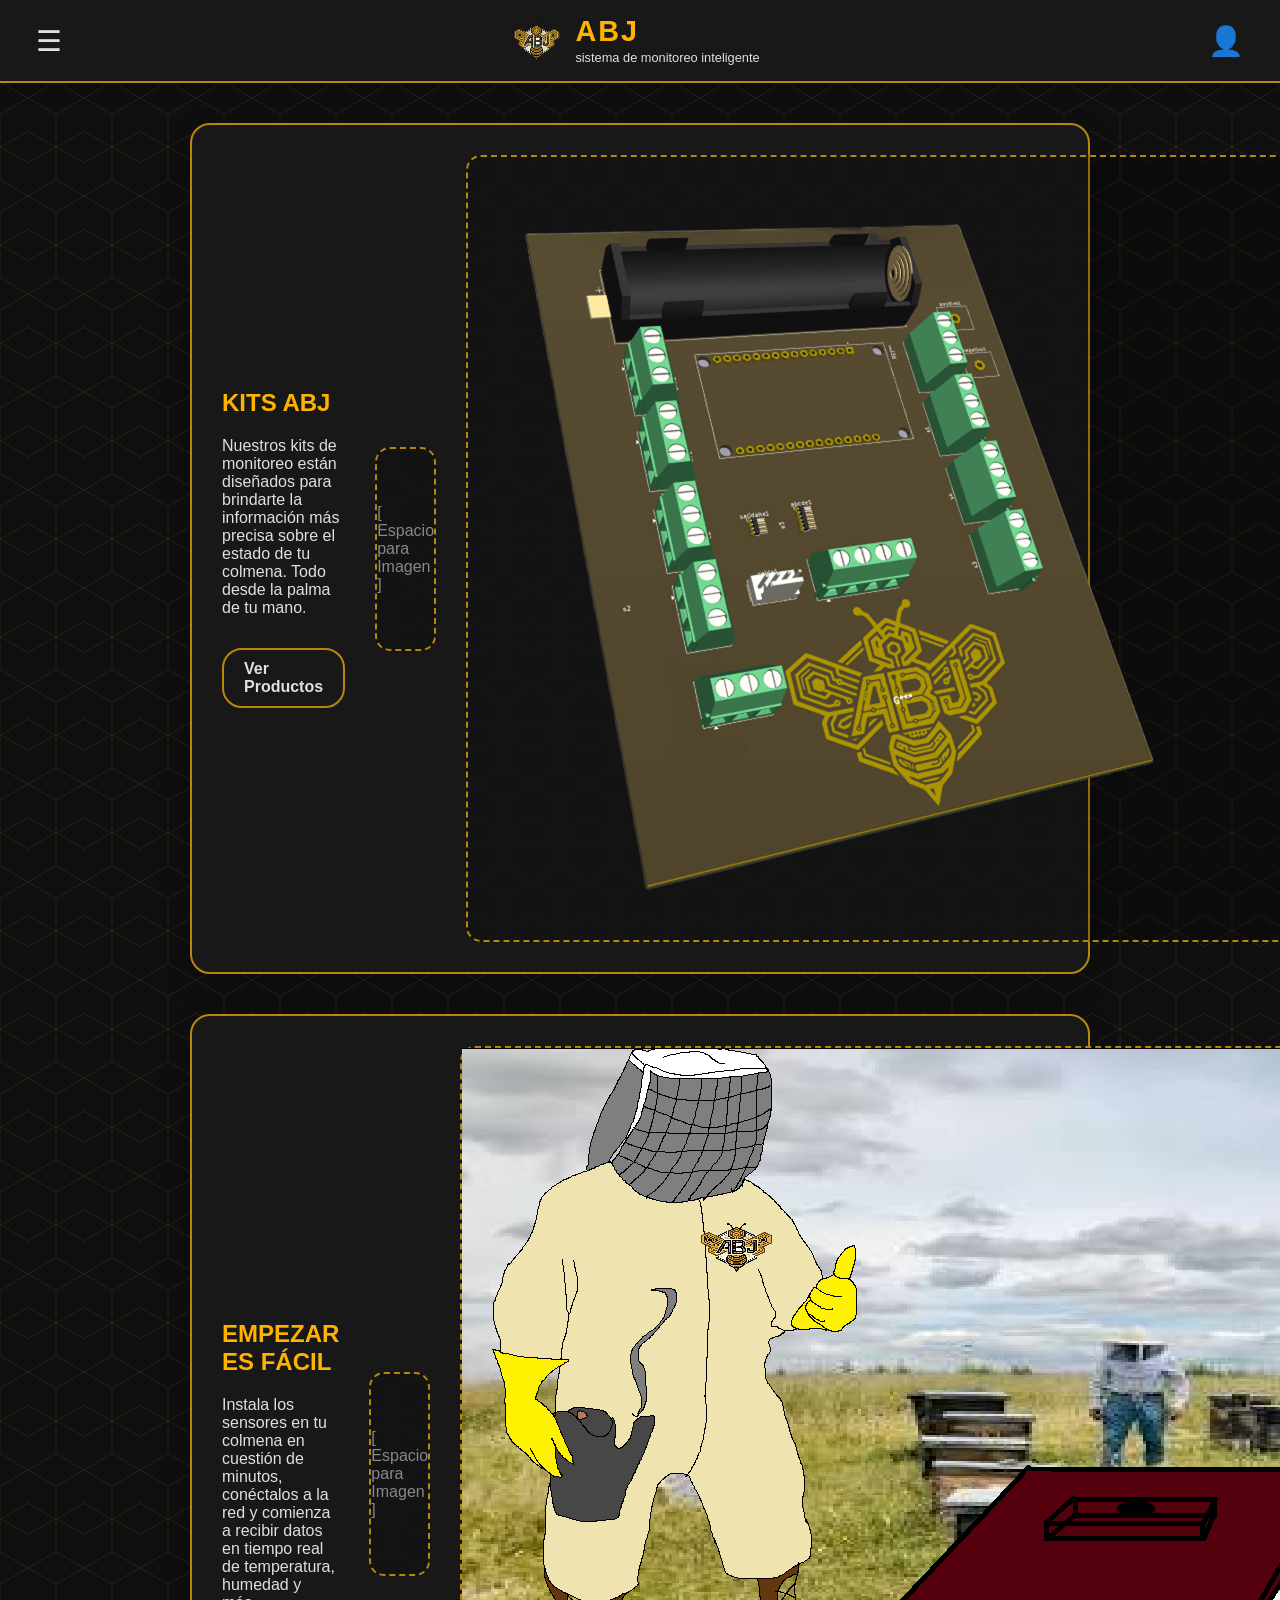
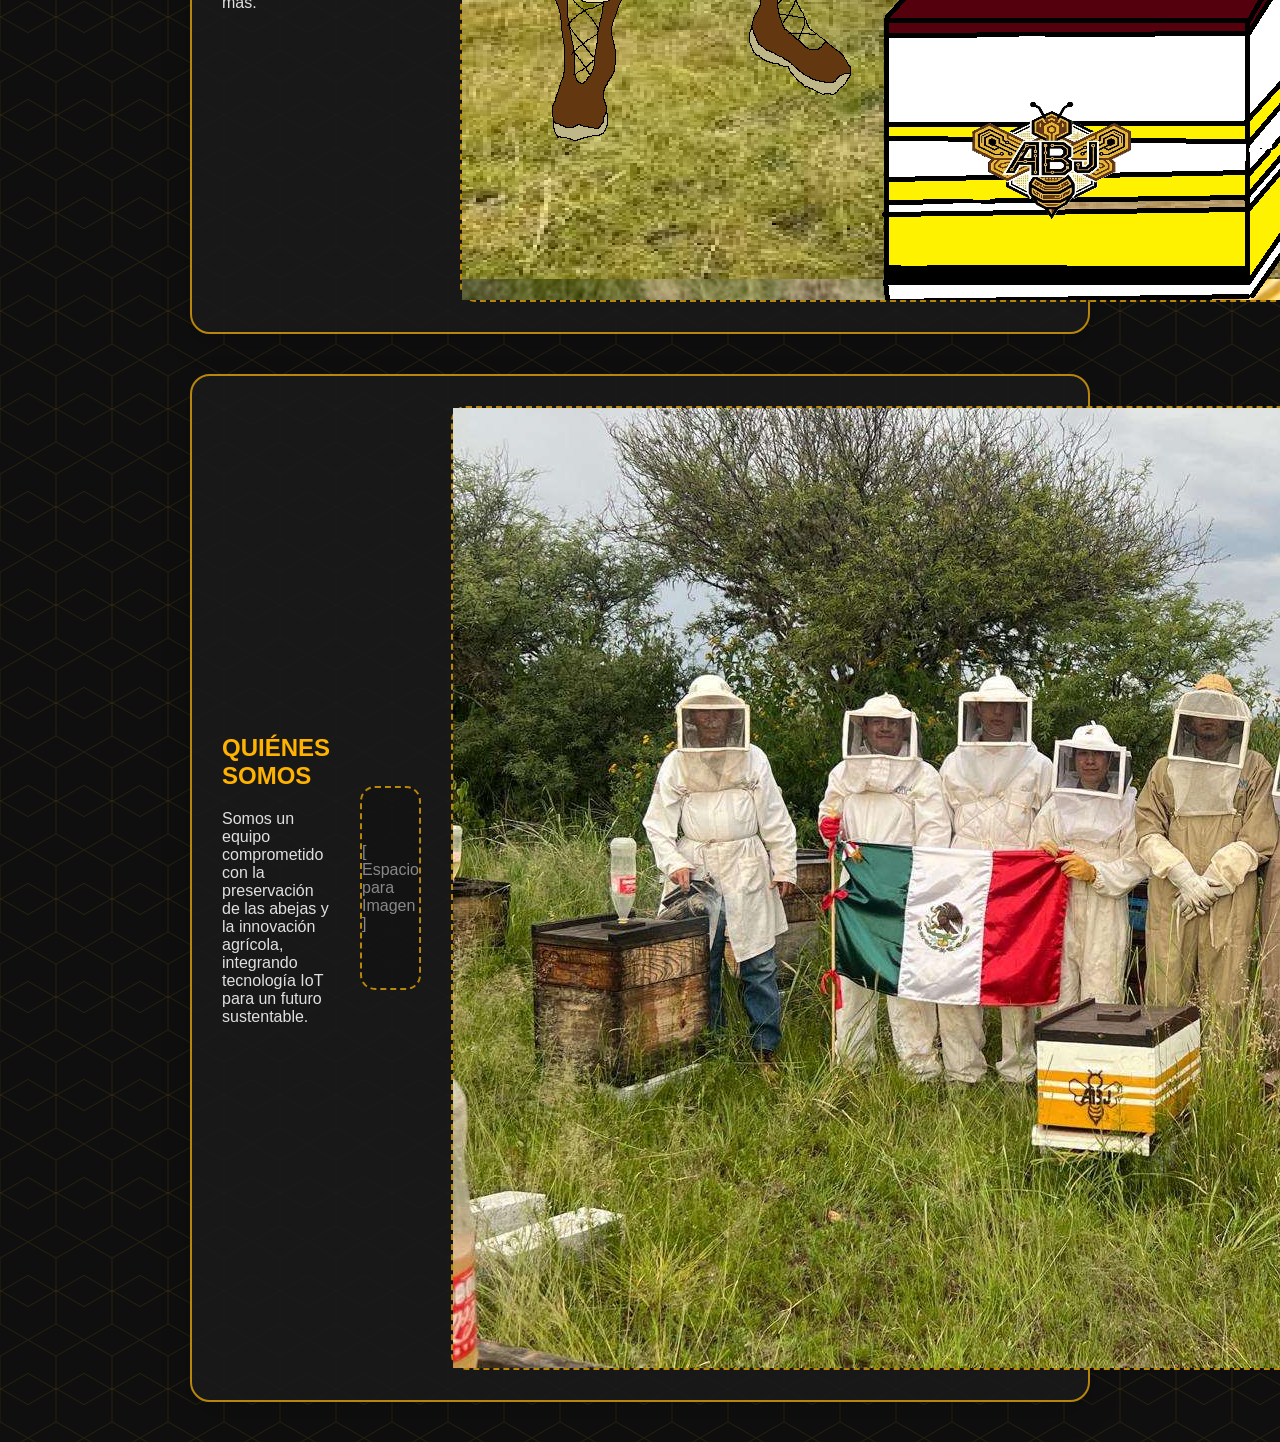
==== commit 86b06ce4: "Update index.html" ====
--- a/index.html
+++ b/index.html
@@ -5,217 +5,166 @@
     <meta charset="UTF-8">
     <meta name="viewport" content="width=device-width, initial-scale=1.0">
     <title>Inicio - Colmena Inteligente</title>
-
+    <script>
+        if (localStorage.getItem('theme') === 'light') { document.documentElement.classList.add('light-mode'); }
+    </script>
     <style>
         :root {
-            --bg-color: #0f0f0f;
-            --amarillo-miel: #ffb300;
-            --cafe-dorado: #b8860b;
-            --card-bg: rgba(26, 26, 26, 0.9);
-            --text-color: #e0e0e0;
+            --bg-color: #0f0f0f; --amarillo-miel: #ffb300; --cafe-dorado: #b8860b;
+            --card-bg: rgba(26, 26, 26, 0.9); --text-color: #e0e0e0;
+        }
+        :root.light-mode {
+            --bg-color: #f5f5f5; --amarillo-miel: #d68900; --cafe-dorado: #a87b00;
+            --card-bg: rgba(255, 255, 255, 0.95); --text-color: #222222;
         }
 
-        body {
-            font-family: 'Segoe UI', Roboto, sans-serif;
-            background-color: var(--bg-color);
-            color: var(--text-color);
-            margin: 0;
+        body { 
+            font-family: 'Segoe UI', Roboto, sans-serif; background-color: var(--bg-color); 
+            background-image: url('data:image/svg+xml;utf8,<svg xmlns="http://www.w3.org/2000/svg" width="56" height="98" viewBox="0 0 56 98"><path d="M28 0 L56 16.16 L56 48.49 L28 64.65 L0 48.49 L0 16.16 Z M28 98 L56 81.84 L56 49.51 L28 33.35 L0 49.51 L0 81.84 Z" fill="none" stroke="rgba(184, 134, 11, 0.15)" stroke-width="1"/></svg>');
+            color: var(--text-color); margin: 0; transition: background-color 0.3s, color 0.3s;
         }
 
         /* Navbar */
         .navbar {
-            display: flex;
-            justify-content: space-between;
-            align-items: center;
-            padding: 15px 30px;
-            background: var(--card-bg);
-            border-bottom: 2px solid var(--cafe-dorado);
+            display: flex; justify-content: space-between; align-items: center;
+            padding: 15px 30px; background: var(--card-bg); border-bottom: 2px solid var(--cafe-dorado);
+            position: sticky; top: 0; z-index: 1000; box-shadow: 0 4px 15px rgba(0,0,0,0.3);
         }
 
-        .nav-center {
-            display: flex;
-            align-items: center;
-            gap: 15px;
+        .nav-left, .nav-right { position: relative; }
+
+        .icon-btn {
+            background: transparent; border: none; color: var(--text-color);
+            font-size: 1.8rem; cursor: pointer; transition: color 0.3s;
+        }
+        .icon-btn:hover { color: var(--amarillo-miel); }
+
+        .nav-center { display: flex; align-items: center; gap: 15px; text-align: left; }
+        .nav-center img { width: 50px; height: 50px; object-fit: contain; }
+        .brand-titles h1 { margin: 0; color: var(--amarillo-miel); font-size: 1.8rem; letter-spacing: 2px; }
+        .brand-titles span { font-size: 0.8rem; color: var(--text-color); }
+
+        /* Menús Desplegables */
+        .dropdown {
+            position: absolute; top: 50px; background: var(--card-bg); border: 1px solid var(--cafe-dorado);
+            border-radius: 8px; box-shadow: 0 5px 15px rgba(0,0,0,0.5); padding: 10px 0;
+            display: none; flex-direction: column; min-width: 150px;
+        }
+        .nav-left .dropdown { left: 0; }
+        .nav-right .dropdown { right: 0; }
+        .dropdown.show { display: flex; }
+        .dropdown a {
+            color: var(--text-color); text-decoration: none; padding: 10px 20px;
+            font-weight: bold; transition: background 0.2s;
+        }
+        .dropdown a:hover { background: var(--amarillo-miel); color: #000; }
+
+        /* Contenido */
+        .container { max-width: 900px; margin: 40px auto; padding: 0 20px; display: flex; flex-direction: column; gap: 40px; }
+
+        .section-card {
+            display: flex; align-items: center; background: var(--card-bg);
+            border: 2px solid var(--cafe-dorado); border-radius: 20px; padding: 30px;
+            box-shadow: 0 10px 30px rgba(0,0,0,0.2); gap: 30px;
+        }
+        .section-text { flex: 1; }
+        .section-text h2 { color: var(--amarillo-miel); margin-top: 0; }
+        .section-img {
+            flex: 1; min-height: 200px; background: rgba(0,0,0,0.2);
+            border: 2px dashed var(--cafe-dorado); border-radius: 15px;
+            display: flex; align-items: center; justify-content: center; color: #888;
         }
 
-        .nav-center img {
-            width: 50px;
-            height: 50px;
-            object-fit: contain;
+        .btn-primary {
+            display: inline-block; background: transparent; color: var(--text-color);
+            border: 2px solid var(--cafe-dorado); padding: 10px 20px; border-radius: 20px;
+            text-decoration: none; font-weight: bold; transition: all 0.3s; margin-top: 15px;
         }
+        .btn-primary:hover { background: var(--amarillo-miel); color: #000; border-color: var(--amarillo-miel); }
 
-        /* Contenido */
-        .container {
-            max-width: 900px;
-            margin: 40px auto;
-            padding: 0 20px;
-            display: flex;
-            flex-direction: column;
-            gap: 40px;
+        @media (max-width: 768px) {
+            .section-card { flex-direction: column; }
         }
-
-        .section-card {
-            display: flex;
-            align-items: center;
-            background: var(--card-bg);
-            border: 2px solid var(--cafe-dorado);
-            border-radius: 20px;
-            padding: 30px;
-            gap: 30px;
-        }
-
-        .section-text {
-            flex: 1;
-        }
-
-        .section-text h2 {
-            color: var(--amarillo-miel);
-            margin-top: 0;
-        }
-
-        .section-img {
-            flex: 1;
-            min-height: 200px;
-            background: rgba(0,0,0,0.2);
-            border: 2px dashed var(--cafe-dorado);
-            border-radius: 15px;
-            display: flex;
-            align-items: center;
-            justify-content: center;
-        }
-
-        /* =============================== */
-        /* TAMAÑO GENERAL DE LAS IMÁGENES  */
-        /* =============================== */
-
-        .section-img img {
-            object-fit: contain;
-        }
-
-        /* =============================== */
-        /* TAMAÑO DE PCB                   */
-        /* =============================== */
-
-        .pcb {
-            width: 100px;      /* CAMBIA ESTE VALOR */
-            height: 100px;     /* CAMBIA ESTE VALOR */
-        }
-
-        /* =============================== */
-        /* TAMAÑO DE CURIABJ                */
-        /* =============================== */
-
-        .curi {
-            width: 100px;      /* CAMBIA ESTE VALOR */
-            height: 100px;     /* CAMBIA ESTE VALOR */
-        }
-
-        /* =============================== */
-        /* TAMAÑO DE GAYS                   */
-        /* =============================== */
-
-        .gays {
-            width: 100px;      /* CAMBIA ESTE VALOR */
-            height: 100px;     /* CAMBIA ESTE VALOR */
-        }
-
     </style>
 </head>
-
 <body>
 
     <nav class="navbar">
-
+        <div class="nav-left">
+            <button class="icon-btn" id="menuBtn">☰</button>
+            <div id="mainMenu" class="dropdown">
+                <a href="index.html">Inicio</a>
+                <a href="productos.html">Productos</a>
+                <a href="#ayuda">Ayuda</a>
+            </div>
+        </div>
         <div class="nav-center">
-            <img src="logo.png">
-            <div>
+            <img src="logo.png" alt="Logo">
+            <div class="brand-titles">
                 <h1>ABJ</h1>
                 <span>sistema de monitoreo inteligente</span>
             </div>
         </div>
-
+        <div class="nav-right">
+            <button class="icon-btn" id="userBtn">👤</button>
+            <div id="userMenu" class="dropdown">
+                <a href="login.html">Iniciar Sesión</a>
+                <a href="registro.html">Crear Cuenta</a>
+                <a href="#" id="demoBtn">Ejemplo</a>
+            </div>
+        </div>
     </nav>
 
-
     <div class="container">
-
-        <!-- =============================== -->
-        <!-- PCB (1)                         -->
-        <!-- =============================== -->
+        <div class="section-card">
+            <div class="section-text">
+                <h2>KITS ABJ</h2>
+                <p>Nuestros kits de monitoreo están diseñados para brindarte la información más precisa sobre el estado de tu colmena. Todo desde la palma de tu mano.</p>
+                <a href="productos.html" class="btn-primary">Ver Productos</a>
+            </div>
+            <div class="section-img">[ Espacio para Imagen ]</div>
+            <div class="section-img"><img src="pcb (1).png"></div>
+        </div>
 
         <div class="section-card">
-
             <div class="section-text">
-
-                <h2>KITS ABJ</h2>
-
-                <p>
-                    Nuestros kits de monitoreo están diseñados para brindarte
-                    la información más precisa sobre el estado de tu colmena.
-                </p>
-
+                <h2>EMPEZAR ES FÁCIL</h2>
+                <p>Instala los sensores en tu colmena en cuestión de minutos, conéctalos a la red y comienza a recibir datos en tiempo real de temperatura, humedad y más.</p>
             </div>
-
-            <div class="section-img">
-
-                <img src="pcb (1).png" class="pcb">
-
-            </div>
-
+            <div class="section-img">[ Espacio para Imagen ]</div>
+            <div class="section-img"><img src="curiabj.png"></div>
         </div>
 
+        <div class="section-card">
+            <div class="section-text">
+                <h2>QUIÉNES SOMOS</h2>
+                <p>Somos un equipo comprometido con la preservación de las abejas y la innovación agrícola, integrando tecnología IoT para un futuro sustentable.</p>
+            </div>
+            <div class="section-img">[ Espacio para Imagen ]</div>
+            <div class="section-img"><img src="gays.jpg"></div>
+        </div>
+    </div>
 
-        <!-- =============================== -->
-        <!-- CURIABJ                         -->
-        <!-- =============================== -->
+    <script>
+        // Lógica de menús
+        const menuBtn = document.getElementById('menuBtn');
+        const mainMenu = document.getElementById('mainMenu');
+        const userBtn = document.getElementById('userBtn');
+        const userMenu = document.getElementById('userMenu');
 
-        <div class="section-card">
+        menuBtn.addEventListener('click', (e) => { e.stopPropagation(); mainMenu.classList.toggle('show'); userMenu.classList.remove('show'); });
+        userBtn.addEventListener('click', (e) => { e.stopPropagation(); userMenu.classList.toggle('show'); mainMenu.classList.remove('show'); });
+        document.addEventListener('click', () => { mainMenu.classList.remove('show'); userMenu.classList.remove('show'); });
 
-            <div class="section-text">
-
-                <h2>EMPEZAR ES FÁCIL</h2>
-
-                <p>
-                    Instala los sensores en tu colmena en cuestión de minutos,
-                    conéctalos a la red y comienza a recibir datos en tiempo real.
-                </p>
-
-            </div>
-
-            <div class="section-img">
-
-                <img src="curiabj.png" class="curi">
-
-            </div>
-
-        </div>
-
-
-        <!-- =============================== -->
-        <!-- GAYS                            -->
-        <!-- =============================== -->
-
-        <div class="section-card">
-
-            <div class="section-text">
-
-                <h2>QUIÉNES SOMOS</h2>
-
-                <p>
-                    Somos un equipo comprometido con la preservación de las abejas
-                    y la innovación agrícola.
-                </p>
-
-            </div>
-
-            <div class="section-img">
-
-                <img src="gays.jpg" class="gays">
-
-            </div>
-
-        </div>
-
+        // Lógica del modo Ejemplo
+        document.getElementById('demoBtn').addEventListener('click', (e) => {
+            e.preventDefault();
+            localStorage.setItem('demoMode', 'true');
+            window.location.href = 'menu.html';
+        });
+    </script>
+</body>
+</html>
     </div>
 
 </body>
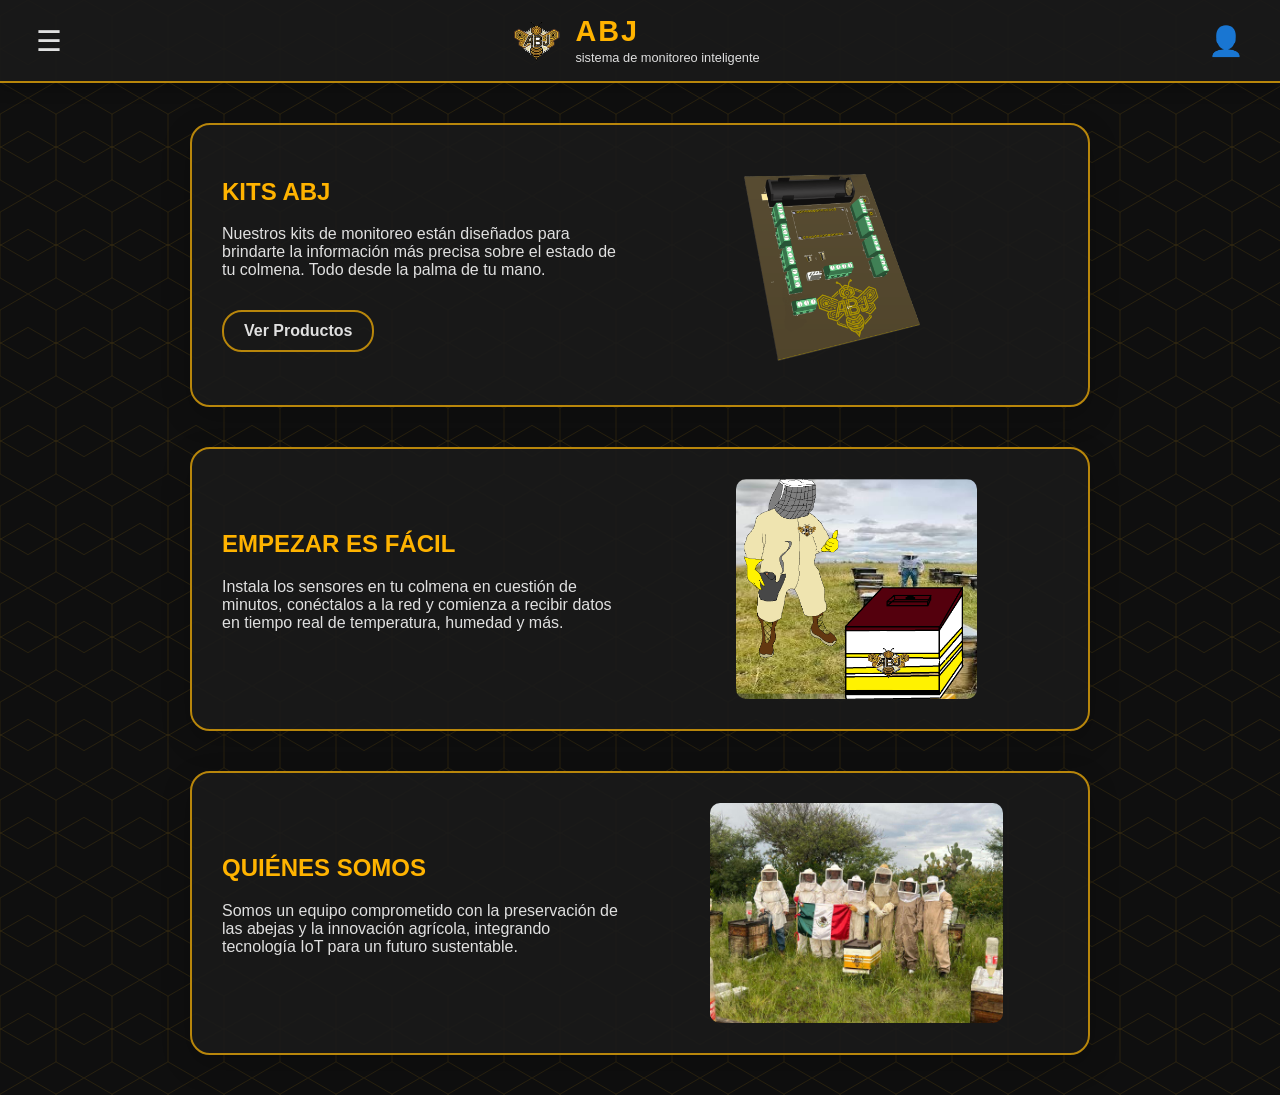
==== commit 73959e51: "Update index.html" ====
--- a/index.html
+++ b/index.html
@@ -59,9 +59,9 @@
         }
         .dropdown a:hover { background: var(--amarillo-miel); color: #000; }
 
-        /* Contenido */
+        /* Contenido y Tarjetas */
         .container { max-width: 900px; margin: 40px auto; padding: 0 20px; display: flex; flex-direction: column; gap: 40px; }
-
+        
         .section-card {
             display: flex; align-items: center; background: var(--card-bg);
             border: 2px solid var(--cafe-dorado); border-radius: 20px; padding: 30px;
@@ -69,10 +69,27 @@
         }
         .section-text { flex: 1; }
         .section-text h2 { color: var(--amarillo-miel); margin-top: 0; }
+        
+        /* Contenedor de las imágenes */
         .section-img {
-            flex: 1; min-height: 200px; background: rgba(0,0,0,0.2);
-            border: 2px dashed var(--cafe-dorado); border-radius: 15px;
-            display: flex; align-items: center; justify-content: center; color: #888;
+            flex: 1; 
+            display: flex; 
+            align-items: center; 
+            justify-content: center;
+        }
+        
+        /* Ajuste de tamaño de las imágenes */
+        .section-img img {
+            max-width: 100%;       /* Para que no desborde el contenedor ancho */
+            max-height: 220px;     /* Altura máxima para controlar el tamaño */
+            height: auto;
+            object-fit: contain;   /* Mantiene la proporción sin deformar */
+            border-radius: 10px;   /* Suaviza un poco los bordes de la imagen */
+            transition: transform 0.3s;
+        }
+
+        .section-img img:hover {
+            transform: scale(1.05); /* Efecto sutil de zoom al pasar el mouse */
         }
 
         .btn-primary {
@@ -81,9 +98,10 @@
             text-decoration: none; font-weight: bold; transition: all 0.3s; margin-top: 15px;
         }
         .btn-primary:hover { background: var(--amarillo-miel); color: #000; border-color: var(--amarillo-miel); }
-
+        
         @media (max-width: 768px) {
-            .section-card { flex-direction: column; }
+            .section-card { flex-direction: column; text-align: center; }
+            .section-img img { max-height: 180px; } /* Más pequeño en móviles */
         }
     </style>
 </head>
@@ -116,32 +134,38 @@
     </nav>
 
     <div class="container">
+        <!-- SECCIÓN 1 -->
         <div class="section-card">
             <div class="section-text">
                 <h2>KITS ABJ</h2>
                 <p>Nuestros kits de monitoreo están diseñados para brindarte la información más precisa sobre el estado de tu colmena. Todo desde la palma de tu mano.</p>
                 <a href="productos.html" class="btn-primary">Ver Productos</a>
             </div>
-            <div class="section-img">[ Espacio para Imagen ]</div>
-            <div class="section-img"><img src="pcb (1).png"></div>
+            <div class="section-img">
+                <img src="pcb (1).png" alt="Kit PCB ABJ">
+            </div>
         </div>
 
+        <!-- SECCIÓN 2 -->
         <div class="section-card">
             <div class="section-text">
                 <h2>EMPEZAR ES FÁCIL</h2>
                 <p>Instala los sensores en tu colmena en cuestión de minutos, conéctalos a la red y comienza a recibir datos en tiempo real de temperatura, humedad y más.</p>
             </div>
-            <div class="section-img">[ Espacio para Imagen ]</div>
-            <div class="section-img"><img src="curiabj.png"></div>
+            <div class="section-img">
+                <img src="curiabj.png" alt="Empezar es fácil">
+            </div>
         </div>
 
+        <!-- SECCIÓN 3 -->
         <div class="section-card">
             <div class="section-text">
                 <h2>QUIÉNES SOMOS</h2>
                 <p>Somos un equipo comprometido con la preservación de las abejas y la innovación agrícola, integrando tecnología IoT para un futuro sustentable.</p>
             </div>
-            <div class="section-img">[ Espacio para Imagen ]</div>
-            <div class="section-img"><img src="gays.jpg"></div>
+            <div class="section-img">
+                <img src="gays.jpg" alt="Quiénes somos">
+            </div>
         </div>
     </div>
 
@@ -165,7 +189,3 @@
     </script>
 </body>
 </html>
-    </div>
-
-</body>
-</html>
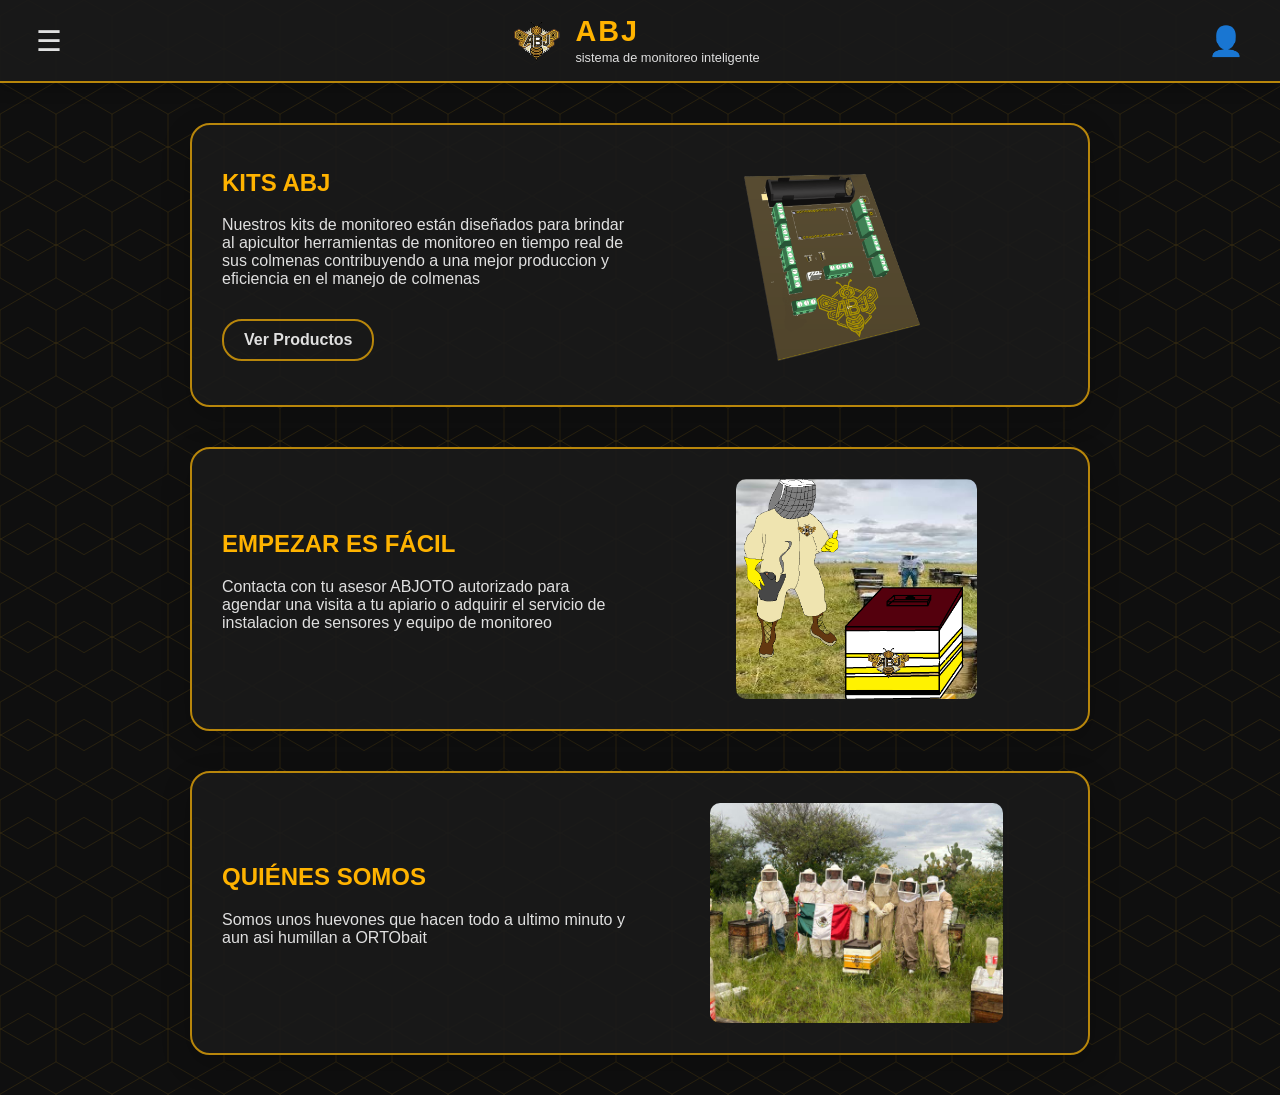
==== commit 6817f42e: "Update index.html" ====
--- a/index.html
+++ b/index.html
@@ -138,7 +138,7 @@
         <div class="section-card">
             <div class="section-text">
                 <h2>KITS ABJ</h2>
-                <p>Nuestros kits de monitoreo están diseñados para brindarte la información más precisa sobre el estado de tu colmena. Todo desde la palma de tu mano.</p>
+                <p>Nuestros kits de monitoreo están diseñados para brindar al apicultor herramientas de monitoreo en tiempo real de sus colmenas contribuyendo a una mejor produccion y eficiencia en el manejo de colmenas</p>
                 <a href="productos.html" class="btn-primary">Ver Productos</a>
             </div>
             <div class="section-img">
@@ -150,7 +150,7 @@
         <div class="section-card">
             <div class="section-text">
                 <h2>EMPEZAR ES FÁCIL</h2>
-                <p>Instala los sensores en tu colmena en cuestión de minutos, conéctalos a la red y comienza a recibir datos en tiempo real de temperatura, humedad y más.</p>
+                <p>Contacta con tu asesor ABJOTO autorizado para agendar una visita a tu apiario o adquirir el servicio de instalacion de sensores y equipo de monitoreo </p>
             </div>
             <div class="section-img">
                 <img src="curiabj.png" alt="Empezar es fácil">
@@ -161,7 +161,7 @@
         <div class="section-card">
             <div class="section-text">
                 <h2>QUIÉNES SOMOS</h2>
-                <p>Somos un equipo comprometido con la preservación de las abejas y la innovación agrícola, integrando tecnología IoT para un futuro sustentable.</p>
+                <p>Somos unos huevones que hacen todo a ultimo minuto y aun asi humillan a ORTObait </p>
             </div>
             <div class="section-img">
                 <img src="gays.jpg" alt="Quiénes somos">
